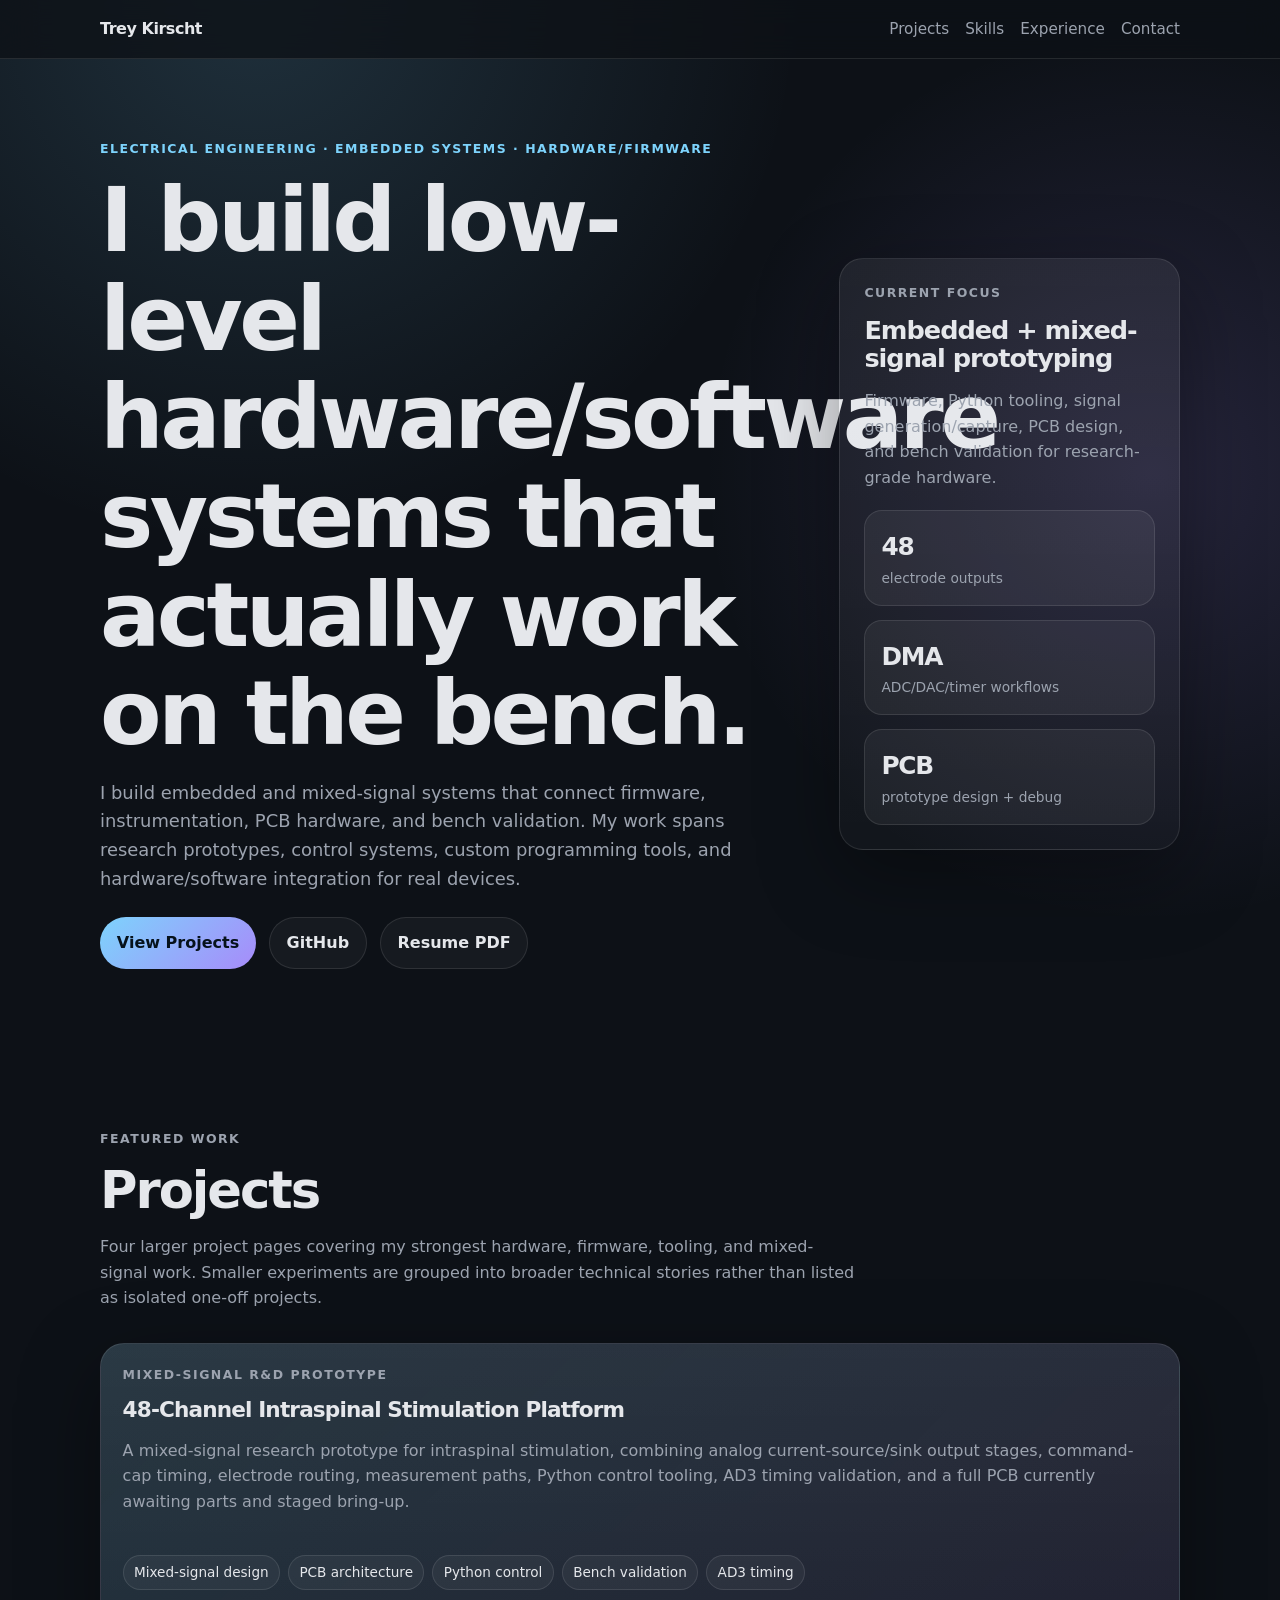
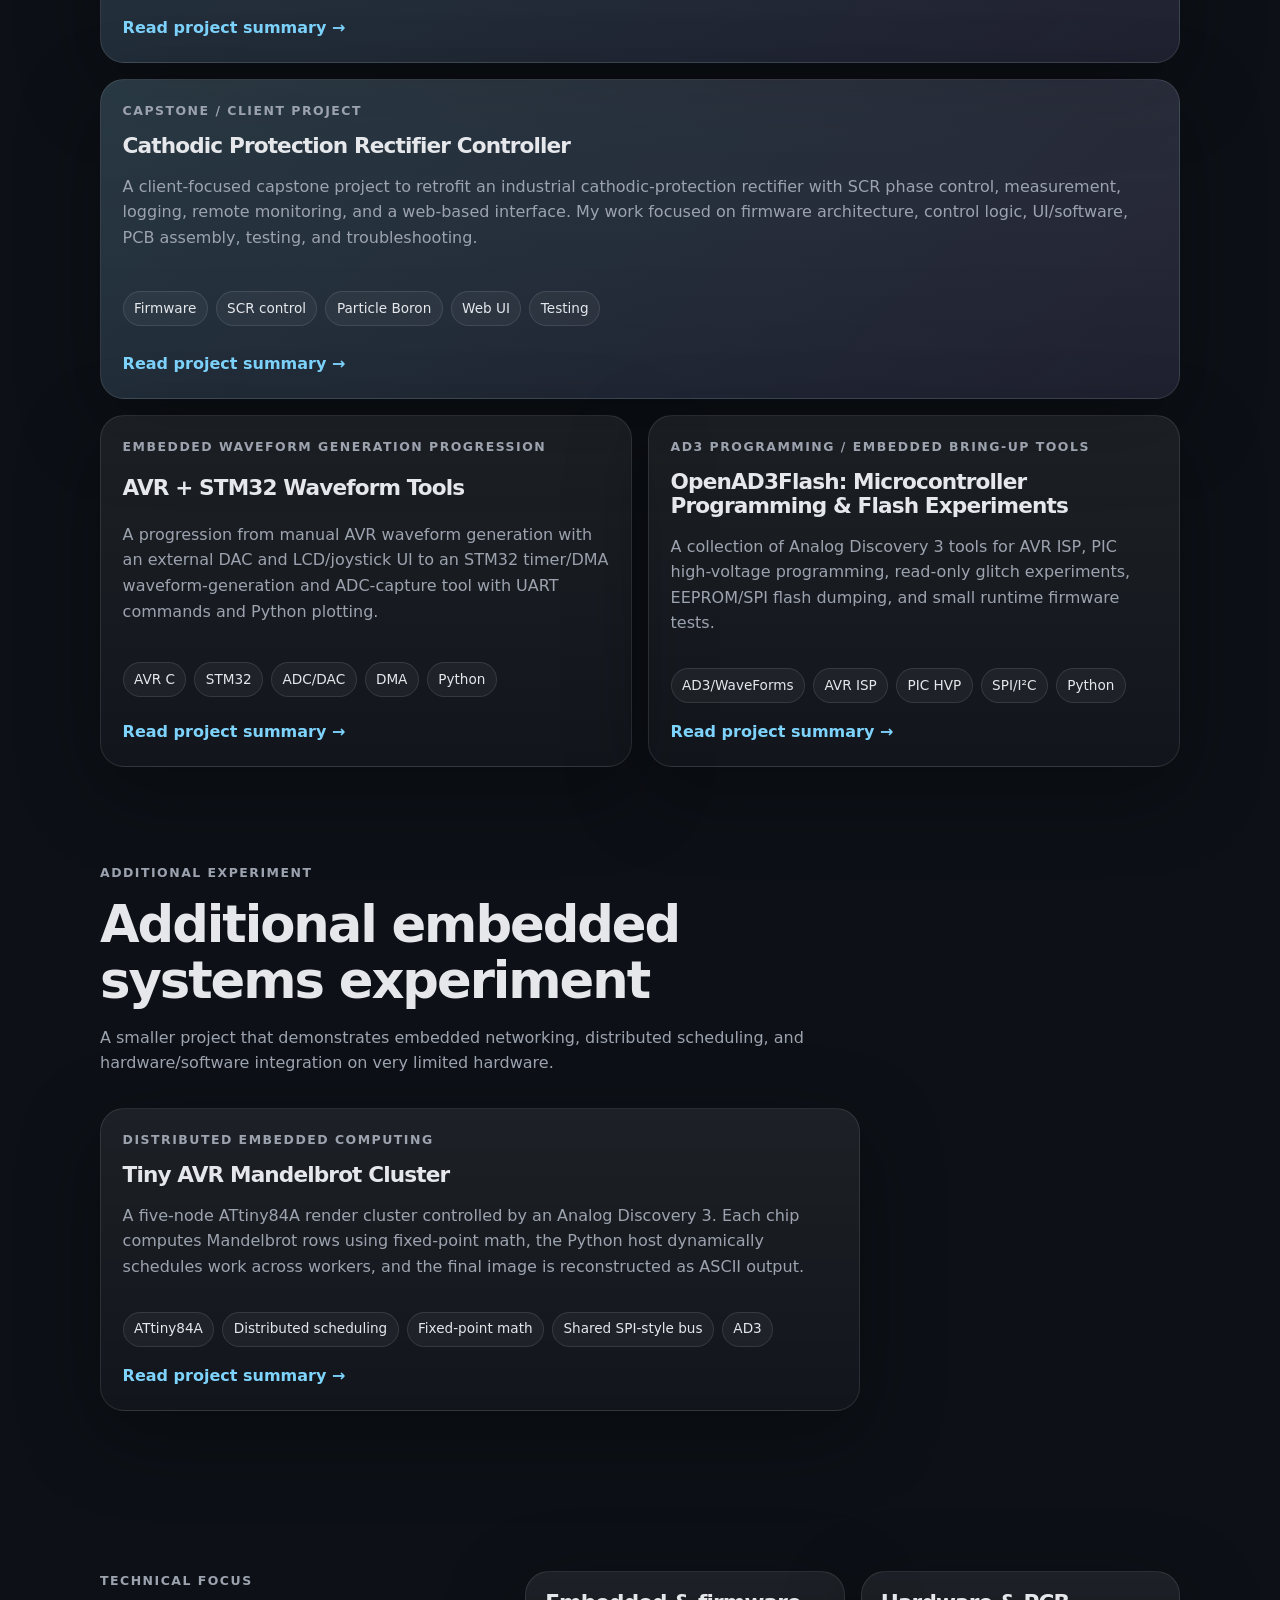
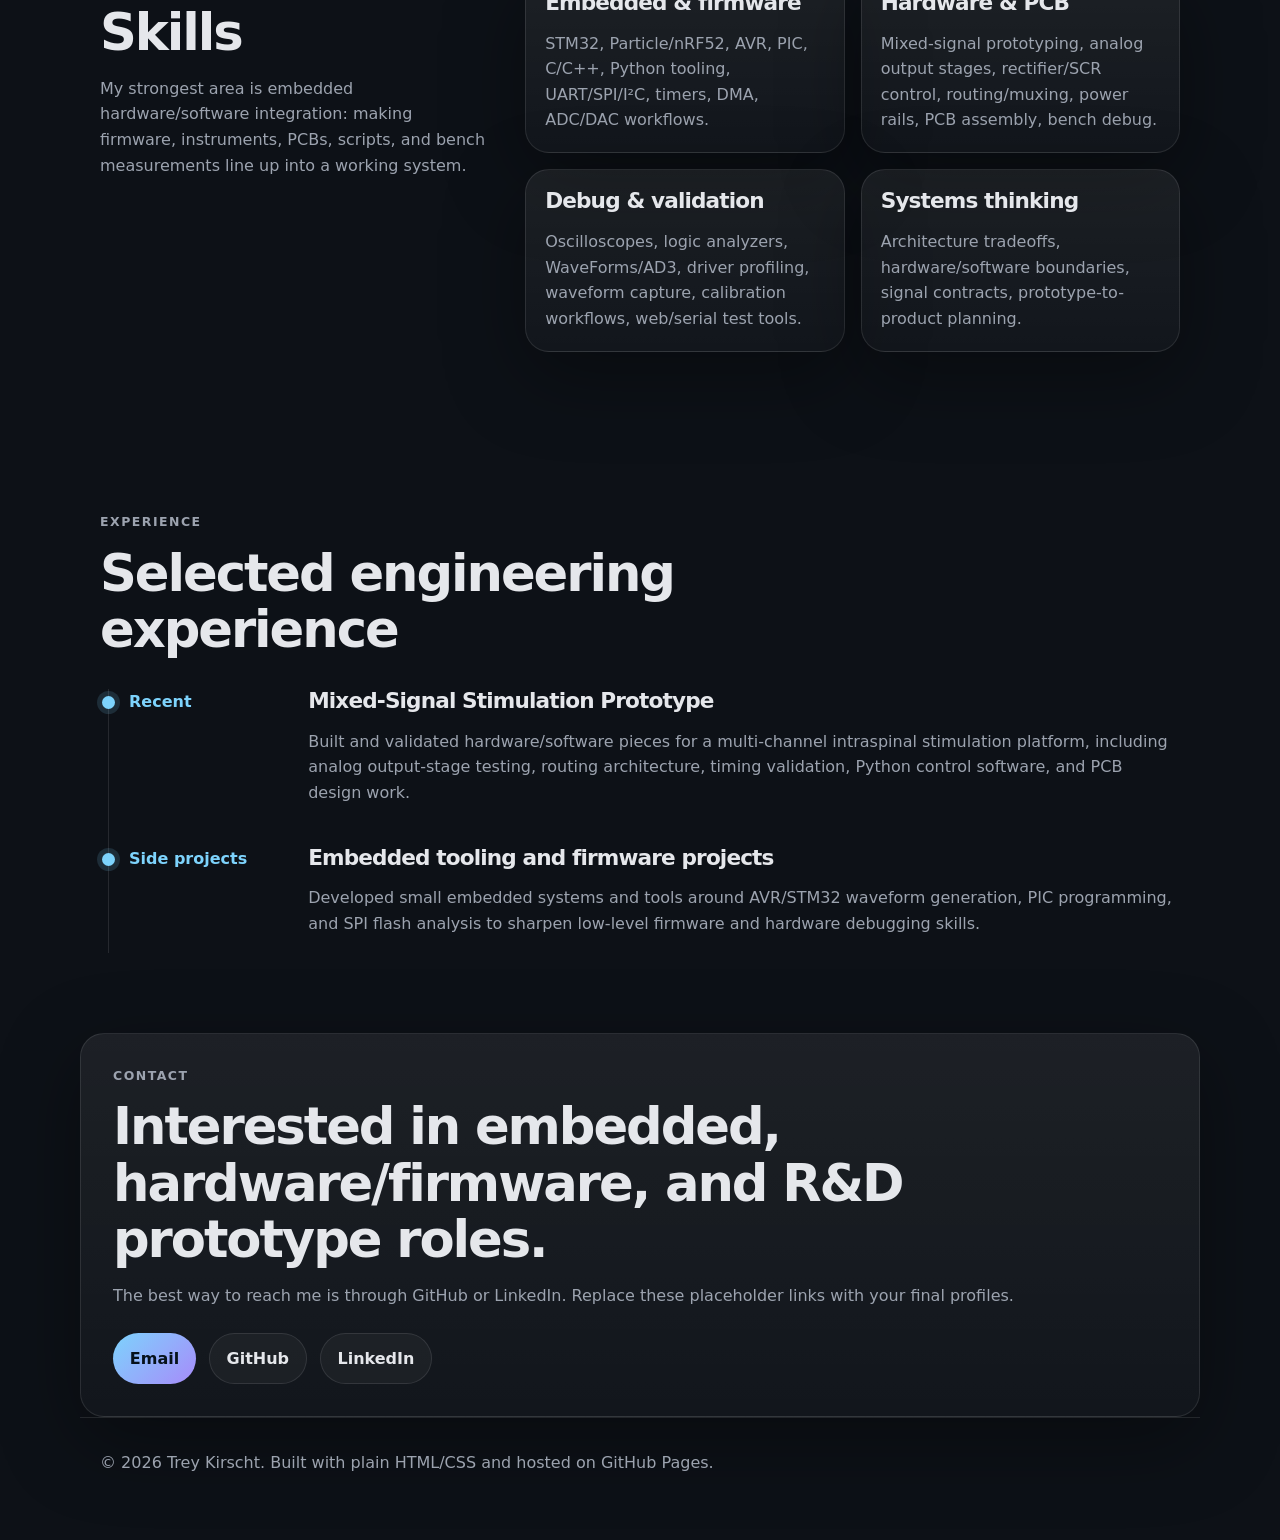
==== index.html @ 55c7774a "Initial Commit" ====
<!doctype html>
<html lang="en">
<head>
  <meta charset="utf-8">
  <meta name="viewport" content="width=device-width, initial-scale=1">
  <title>Trey Kirscht | Embedded Systems & Hardware/Firmware</title>
  <meta name="description" content="Portfolio for Trey Kirscht: embedded systems, hardware/firmware, PCB prototypes, mixed-signal validation, and low-level tools.">
  <link rel="stylesheet" href="styles.css">
</head>
<body>
  <header class="site-header">
    <nav class="nav">
      <a class="brand" href="#top">Trey Kirscht</a>
      <div class="nav-links">
        <a href="#projects">Projects</a>
        <a href="#skills">Skills</a>
        <a href="#experience">Experience</a>
        <a href="#contact">Contact</a>
      </div>
    </nav>
  </header>

  <main id="top">
    <section class="hero section">
      <div class="hero-copy">
        <p class="eyebrow">Electrical Engineering · Embedded Systems · Hardware/Firmware</p>
        <h1>I build low-level hardware/software systems that actually work on the bench.</h1>
        <p class="hero-text">
          I build embedded and mixed-signal systems that connect firmware, instrumentation, PCB hardware,
          and bench validation. My work spans research prototypes, control systems, custom programming
          tools, and hardware/software integration for real devices.
        </p>
        <div class="button-row">
          <a class="button primary" href="#projects">View Projects</a>
          <a class="button" href="https://github.com/trey109231">GitHub</a>
          <a class="button" href="resume.pdf">Resume PDF</a>
        </div>
      </div>
      <aside class="hero-card">
        <p class="card-label">Current focus</p>
        <h2>Embedded + mixed-signal prototyping</h2>
        <p>Firmware, Python tooling, signal generation/capture, PCB design, and bench validation for research-grade hardware.</p>
        <div class="stat-grid">
          <div><span class="stat">48</span><span class="stat-label">electrode outputs</span></div>
          <div><span class="stat">DMA</span><span class="stat-label">ADC/DAC/timer workflows</span></div>
          <div><span class="stat">PCB</span><span class="stat-label">prototype design + debug</span></div>
        </div>
      </aside>
    </section>

    <section id="projects" class="section">
      <div class="section-heading">
        <p class="eyebrow">Featured work</p>
        <h2>Projects</h2>
        <p>Four larger project pages covering my strongest hardware, firmware, tooling, and mixed-signal work. Smaller experiments are grouped into broader technical stories rather than listed as isolated one-off projects.</p>
      </div>
      <div class="project-grid">
        <article class="project-card featured">
          <div>
            <p class="project-type">Mixed-signal R&D prototype</p>
            <h3>48-Channel Intraspinal Stimulation Platform</h3>
            <p>
              A mixed-signal research prototype for intraspinal stimulation, combining analog
              current-source/sink output stages, command-cap timing, electrode routing, measurement
              paths, Python control tooling, AD3 timing validation, and a full PCB currently awaiting
              parts and staged bring-up.
            </p>
          </div>
          <ul class="tag-list">
            <li>Mixed-signal design</li>
            <li>PCB architecture</li>
            <li>Python control</li>
            <li>Bench validation</li>
            <li>AD3 timing</li>
          </ul>
          <a class="text-link" href="projects/stimulator-platform.html">Read project summary →</a>
        </article>

        <article class="project-card featured">
          <div>
            <p class="project-type">Capstone / client project</p>
            <h3>Cathodic Protection Rectifier Controller</h3>
            <p>
              A client-focused capstone project to retrofit an industrial cathodic-protection rectifier
              with SCR phase control, measurement, logging, remote monitoring, and a web-based interface.
              My work focused on firmware architecture, control logic, UI/software, PCB assembly, testing,
              and troubleshooting.
            </p>
          </div>
          <ul class="tag-list">
            <li>Firmware</li>
            <li>SCR control</li>
            <li>Particle Boron</li>
            <li>Web UI</li>
            <li>Testing</li>
          </ul>
          <a class="text-link" href="projects/cathodic-rectifier-controller.html">Read project summary →</a>
        </article>

        <article class="project-card">
          <p class="project-type">Embedded waveform generation progression</p>
          <h3>AVR + STM32 Waveform Tools</h3>
          <p>
            A progression from manual AVR waveform generation with an external DAC and LCD/joystick UI
            to an STM32 timer/DMA waveform-generation and ADC-capture tool with UART commands and
            Python plotting.
          </p>
          <ul class="tag-list">
            <li>AVR C</li>
            <li>STM32</li>
            <li>ADC/DAC</li>
            <li>DMA</li>
            <li>Python</li>
          </ul>
          <a class="text-link" href="projects/embedded-waveform-tools.html">Read project summary →</a>
        </article>

        <article class="project-card">
          <p class="project-type">AD3 programming / embedded bring-up tools</p>
          <h3>OpenAD3Flash: Microcontroller Programming & Flash Experiments</h3>
          <p>
            A collection of Analog Discovery 3 tools for AVR ISP, PIC high-voltage programming,
            read-only glitch experiments, EEPROM/SPI flash dumping, and small runtime firmware tests.
          </p>
          <ul class="tag-list">
            <li>AD3/WaveForms</li>
            <li>AVR ISP</li>
            <li>PIC HVP</li>
            <li>SPI/I²C</li>
            <li>Python</li>
          </ul>
          <a class="text-link" href="projects/openad3flash.html">Read project summary →</a>
        </article>
      </div>
    </section>

    <section class="section compact-section">
      <div class="section-heading">
        <p class="eyebrow">Additional experiment</p>
        <h2>Additional embedded systems experiment</h2>
        <p>
          A smaller project that demonstrates embedded networking, distributed scheduling, and hardware/software integration on very limited hardware.
        </p>
      </div>

      <article class="project-card">
        <p class="project-type">Distributed embedded computing</p>
        <h3>Tiny AVR Mandelbrot Cluster</h3>
        <p>
          A five-node ATtiny84A render cluster controlled by an Analog Discovery 3. Each chip computes
          Mandelbrot rows using fixed-point math, the Python host dynamically schedules work across
          workers, and the final image is reconstructed as ASCII output.
        </p>
        <ul class="tag-list">
          <li>ATtiny84A</li>
          <li>Distributed scheduling</li>
          <li>Fixed-point math</li>
          <li>Shared SPI-style bus</li>
          <li>AD3</li>
        </ul>
        <a class="text-link" href="projects/tiny-avr-mandelbrot-cluster.html">Read project summary →</a>
      </article>
    </section>

    <section id="skills" class="section split">
      <div>
        <p class="eyebrow">Technical focus</p>
        <h2>Skills</h2>
        <p>My strongest area is embedded hardware/software integration: making firmware, instruments, PCBs, scripts, and bench measurements line up into a working system.</p>
      </div>
      <div class="skill-columns">
        <div class="skill-box"><h3>Embedded & firmware</h3><p>STM32, Particle/nRF52, AVR, PIC, C/C++, Python tooling, UART/SPI/I²C, timers, DMA, ADC/DAC workflows.</p></div>
        <div class="skill-box"><h3>Hardware & PCB</h3><p>Mixed-signal prototyping, analog output stages, rectifier/SCR control, routing/muxing, power rails, PCB assembly, bench debug.</p></div>
        <div class="skill-box"><h3>Debug & validation</h3><p>Oscilloscopes, logic analyzers, WaveForms/AD3, driver profiling, waveform capture, calibration workflows, web/serial test tools.</p></div>
        <div class="skill-box"><h3>Systems thinking</h3><p>Architecture tradeoffs, hardware/software boundaries, signal contracts, prototype-to-product planning.</p></div>
      </div>
    </section>

    <section id="experience" class="section">
      <div class="section-heading"><p class="eyebrow">Experience</p><h2>Selected engineering experience</h2></div>
      <div class="timeline">
        <div class="timeline-item"><div class="timeline-date">Recent</div><div><h3>Mixed-Signal Stimulation Prototype</h3><p>Built and validated hardware/software pieces for a multi-channel intraspinal stimulation platform, including analog output-stage testing, routing architecture, timing validation, Python control software, and PCB design work.</p></div></div>
        <div class="timeline-item"><div class="timeline-date">Side projects</div><div><h3>Embedded tooling and firmware projects</h3><p>Developed small embedded systems and tools around AVR/STM32 waveform generation, PIC programming, and SPI flash analysis to sharpen low-level firmware and hardware debugging skills.</p></div></div>
      </div>
    </section>

    <section id="contact" class="section contact-card">
      <p class="eyebrow">Contact</p>
      <h2>Interested in embedded, hardware/firmware, and R&D prototype roles.</h2>
      <p>The best way to reach me is through GitHub or LinkedIn. Replace these placeholder links with your final profiles.</p>
      <div class="button-row"><a class="button primary" href="mailto:treyk@live.ca">Email</a><a class="button" href="https://github.com/trey109231">GitHub</a><a class="button" href="#">LinkedIn</a></div>
    </section>
  </main>

  <footer class="footer"><p>© <span id="year"></span> Trey Kirscht. Built with plain HTML/CSS and hosted on GitHub Pages.</p></footer>
  <script>document.getElementById("year").textContent = new Date().getFullYear();</script>
</body>
</html>
---- styles.css ----
:root{--bg:#0d1117;--panel:#111827;--text:#e5e7eb;--muted:#9ca3af;--line:rgba(255,255,255,.10);--accent:#7dd3fc;--accent2:#a78bfa;--shadow:0 24px 80px rgba(0,0,0,.35);--radius:24px;--max:1120px}*{box-sizing:border-box}html{scroll-behavior:smooth}body{margin:0;font-family:Inter,ui-sans-serif,system-ui,-apple-system,BlinkMacSystemFont,"Segoe UI",sans-serif;color:var(--text);background:radial-gradient(circle at 20% 0%,rgba(125,211,252,.16),transparent 34rem),radial-gradient(circle at 90% 10%,rgba(167,139,250,.16),transparent 28rem),var(--bg);line-height:1.6}a{color:inherit;text-decoration:none}p{margin-top:0}.site-header{position:sticky;top:0;z-index:10;backdrop-filter:blur(18px);background:rgba(13,17,23,.78);border-bottom:1px solid var(--line)}.nav{max-width:var(--max);margin:0 auto;padding:1rem 1.25rem;display:flex;align-items:center;justify-content:space-between;gap:1rem}.brand{font-weight:800;letter-spacing:-.03em}.nav-links{display:flex;gap:1rem;color:var(--muted);font-size:.95rem}.nav-links a:hover,.text-link:hover{color:var(--accent)}.section{max-width:var(--max);margin:0 auto;padding:5rem 1.25rem}.hero{min-height:76vh;display:grid;grid-template-columns:minmax(0,1.35fr) minmax(280px,.65fr);align-items:center;gap:2rem}.eyebrow,.project-type,.card-label{color:var(--accent);text-transform:uppercase;letter-spacing:.12em;font-size:.78rem;font-weight:800;margin-bottom:.8rem}h1,h2,h3{line-height:1.1;margin:0 0 1rem;letter-spacing:-.04em}h1{font-size:clamp(2.6rem,7vw,5.6rem);max-width:900px}h2{font-size:clamp(2rem,4vw,3.25rem)}h3{font-size:1.35rem}.hero-text{max-width:760px;color:var(--muted);font-size:1.12rem}.button-row{display:flex;flex-wrap:wrap;gap:.8rem;margin-top:1.5rem}.button{display:inline-flex;align-items:center;justify-content:center;min-height:44px;padding:.75rem 1.05rem;border:1px solid var(--line);border-radius:999px;background:rgba(255,255,255,.04);color:var(--text);font-weight:700;transition:transform .16s ease,border-color .16s ease,background .16s ease}.button:hover{transform:translateY(-2px);border-color:rgba(125,211,252,.55);background:rgba(125,211,252,.10)}.button.primary{color:#06121b;background:linear-gradient(135deg,var(--accent),var(--accent2));border:0}.hero-card,.project-card,.skill-box,.contact-card{border:1px solid var(--line);border-radius:var(--radius);background:linear-gradient(180deg,rgba(255,255,255,.065),rgba(255,255,255,.025));box-shadow:var(--shadow)}.hero-card{padding:1.5rem}.hero-card h2{font-size:1.6rem}.hero-card p{color:var(--muted)}.stat-grid{display:grid;gap:.85rem;margin-top:1.25rem}.stat-grid>div{padding:1rem;border-radius:18px;background:rgba(255,255,255,.055);border:1px solid var(--line)}.stat{display:block;color:var(--text);font-size:1.55rem;font-weight:900;letter-spacing:-.05em}.stat-label{display:block;color:var(--muted);font-size:.86rem}.section-heading{max-width:760px;margin-bottom:2rem}.section-heading p,.split>div:first-child p,.contact-card p{color:var(--muted)}.project-grid{display:grid;grid-template-columns:repeat(2,minmax(0,1fr));gap:1rem}.project-card{padding:1.35rem;min-height:280px;display:flex;flex-direction:column;justify-content:space-between}.project-card.featured{grid-column:span 2;min-height:320px;background:linear-gradient(135deg,rgba(125,211,252,.14),rgba(167,139,250,.09)),linear-gradient(180deg,rgba(255,255,255,.065),rgba(255,255,255,.025))}.project-card p{color:var(--muted)}.tag-list{list-style:none;padding:0;margin:1rem 0;display:flex;flex-wrap:wrap;gap:.5rem}.tag-list li{border:1px solid var(--line);color:var(--text);background:rgba(255,255,255,.045);border-radius:999px;padding:.35rem .65rem;font-size:.85rem}.text-link{color:var(--accent);font-weight:800}.split{display:grid;grid-template-columns:.75fr 1.25fr;gap:2rem;align-items:start}.skill-columns{display:grid;grid-template-columns:repeat(2,minmax(0,1fr));gap:1rem}.skill-box{padding:1.2rem}.skill-box p{color:var(--muted);margin:0}.timeline{border-left:1px solid var(--line);display:grid;gap:1.5rem;margin-left:.5rem}.timeline-item{display:grid;grid-template-columns:160px 1fr;gap:1.2rem;padding-left:1.25rem;position:relative}.timeline-item:before{content:"";position:absolute;left:-7px;top:.45rem;width:13px;height:13px;border-radius:50%;background:var(--accent);box-shadow:0 0 0 5px rgba(125,211,252,.14)}.timeline-date{color:var(--accent);font-weight:800}.timeline-item p{color:var(--muted)}.contact-card{padding:2rem}.footer{max-width:var(--max);margin:0 auto;padding:2rem 1.25rem 3rem;color:var(--muted);border-top:1px solid var(--line)}.project-page{max-width:920px}.project-meta{display:grid;grid-template-columns:repeat(3,minmax(0,1fr));gap:1rem;margin:2rem 0}.meta-box{border:1px solid var(--line);border-radius:18px;padding:1rem;background:rgba(255,255,255,.045)}.meta-box strong{display:block;margin-bottom:.25rem}.meta-box span,.content-block p,.content-block li{color:var(--muted)}.content-block{margin:2rem 0}@media(max-width:820px){.nav{align-items:flex-start;flex-direction:column}.nav-links{flex-wrap:wrap}.hero,.split,.project-grid,.skill-columns,.project-meta{grid-template-columns:1fr}.project-card.featured{grid-column:auto}.timeline-item{grid-template-columns:1fr}.section{padding:3.75rem 1rem}}


.compact-section {
  padding-top: 1rem;
}

.compact-section .project-card {
  max-width: 760px;
}


.ascii-art {
  overflow-x: auto;
  padding: 1rem;
  border-radius: 18px;
  border: 1px solid var(--line);
  background: rgba(0, 0, 0, 0.28);
  color: var(--text);
  font-size: 0.78rem;
  line-height: 1.15;
}

.project-figure {
  margin: 2rem 0 3rem;
  border: 1px solid var(--line);
  border-radius: var(--radius);
  background: linear-gradient(180deg, rgba(255,255,255,0.065), rgba(255,255,255,0.025));
  box-shadow: var(--shadow);
  overflow: hidden;
}

.project-figure img {
  display: block;
  width: 100%;
  height: auto;
}

.project-figure figcaption {
  padding: 1rem 1.2rem 1.2rem;
  color: var(--muted);
  font-size: 0.95rem;
}

.project-figure figcaption strong {
  color: var(--text);
}

.project-figure.wide {
  max-width: 100%;
}


.button-row.compact {
  margin-top: 1rem;
}

.project-status-note {
  margin-top: 1rem;
  padding: 1rem;
  border: 1px solid var(--line);
  border-radius: 18px;
  background: rgba(125, 211, 252, 0.07);
  color: var(--muted);
}

.project-status-note strong {
  color: var(--text);
}
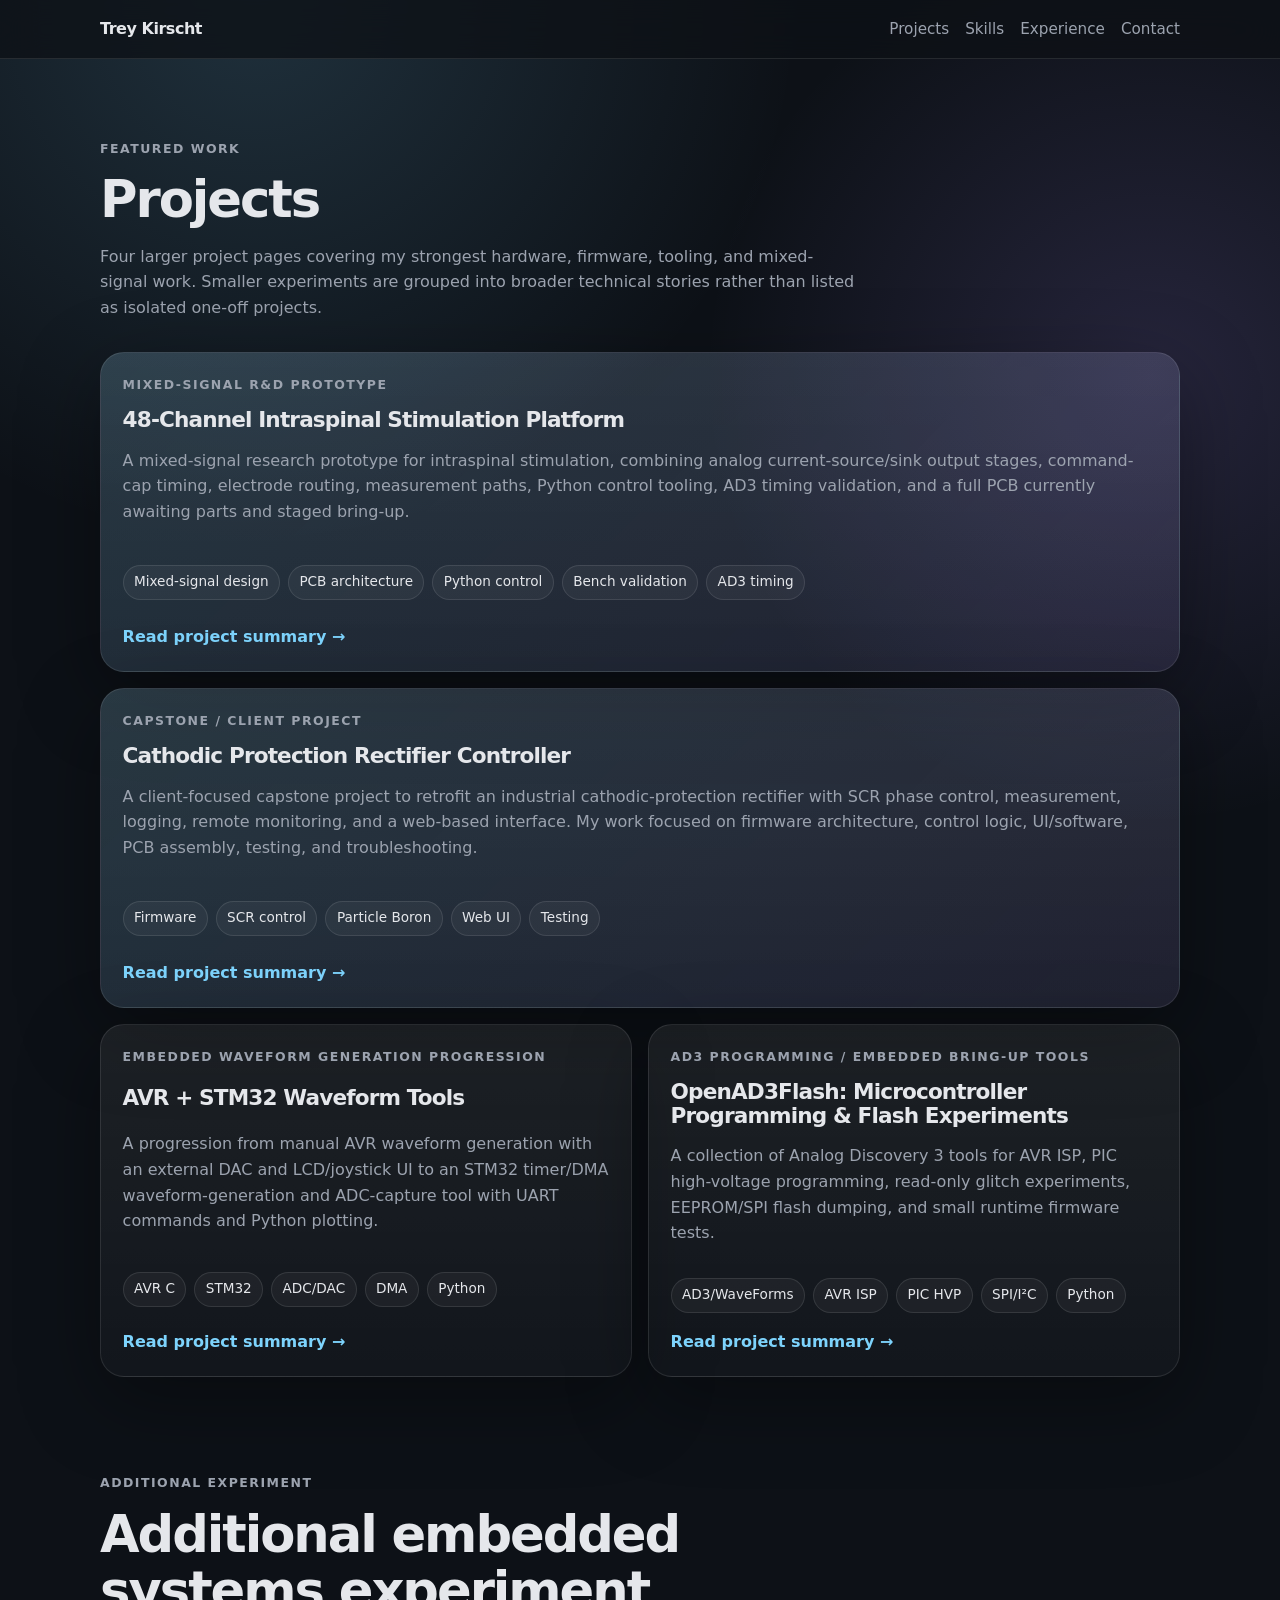
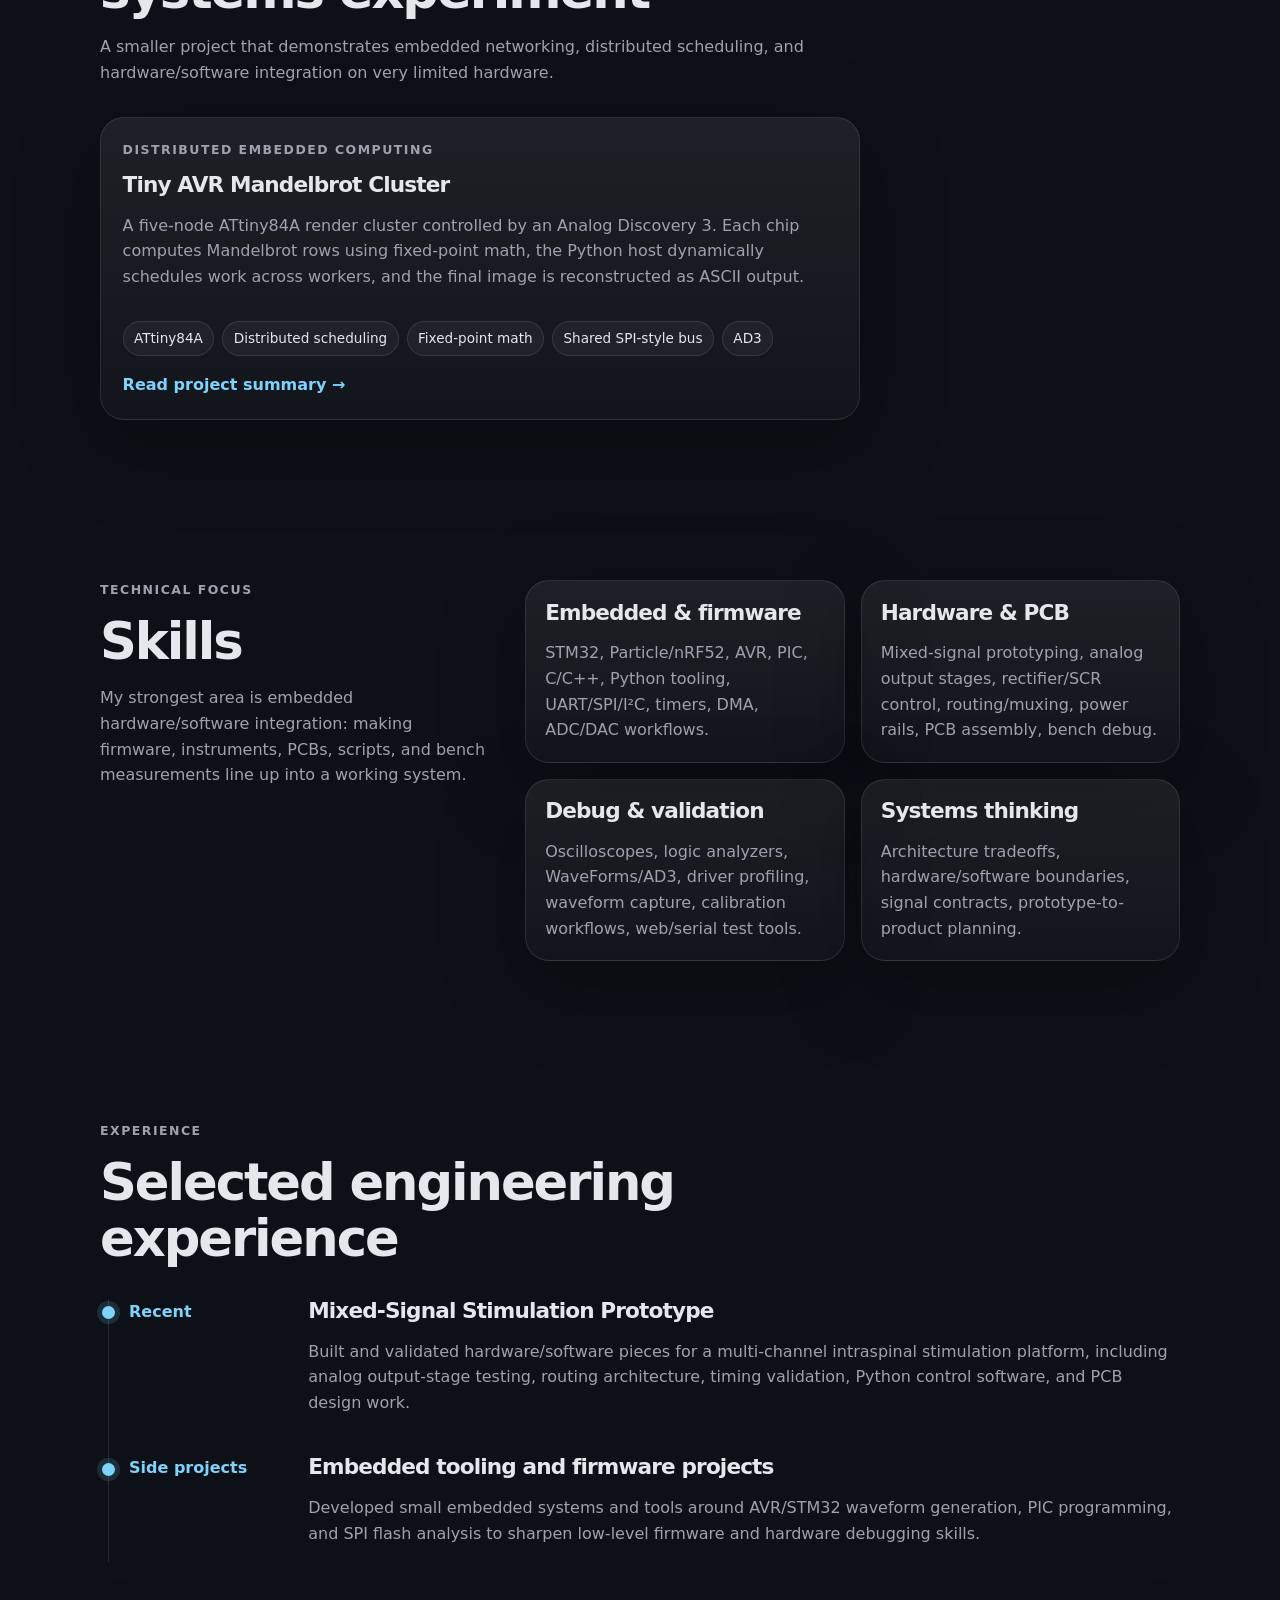
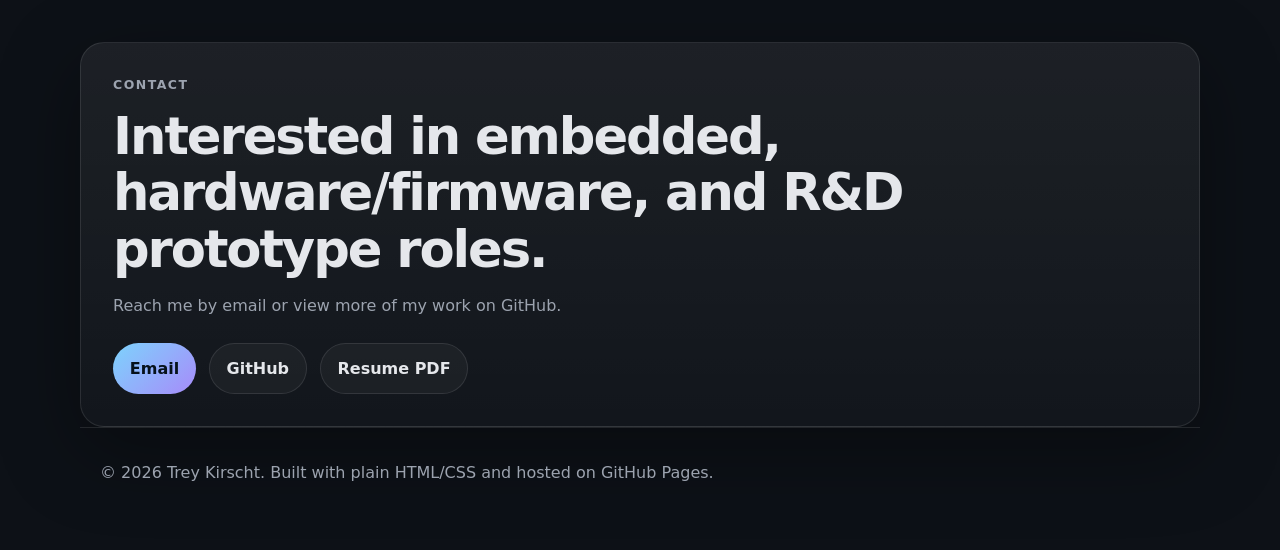
==== commit 8daf580d: "Cleanup Pass" ====
--- a/index.html
+++ b/index.html
@@ -21,34 +21,7 @@
   </header>
 
   <main id="top">
-    <section class="hero section">
-      <div class="hero-copy">
-        <p class="eyebrow">Electrical Engineering · Embedded Systems · Hardware/Firmware</p>
-        <h1>I build low-level hardware/software systems that actually work on the bench.</h1>
-        <p class="hero-text">
-          I build embedded and mixed-signal systems that connect firmware, instrumentation, PCB hardware,
-          and bench validation. My work spans research prototypes, control systems, custom programming
-          tools, and hardware/software integration for real devices.
-        </p>
-        <div class="button-row">
-          <a class="button primary" href="#projects">View Projects</a>
-          <a class="button" href="https://github.com/trey109231">GitHub</a>
-          <a class="button" href="resume.pdf">Resume PDF</a>
-        </div>
-      </div>
-      <aside class="hero-card">
-        <p class="card-label">Current focus</p>
-        <h2>Embedded + mixed-signal prototyping</h2>
-        <p>Firmware, Python tooling, signal generation/capture, PCB design, and bench validation for research-grade hardware.</p>
-        <div class="stat-grid">
-          <div><span class="stat">48</span><span class="stat-label">electrode outputs</span></div>
-          <div><span class="stat">DMA</span><span class="stat-label">ADC/DAC/timer workflows</span></div>
-          <div><span class="stat">PCB</span><span class="stat-label">prototype design + debug</span></div>
-        </div>
-      </aside>
-    </section>
-
-    <section id="projects" class="section">
+<section id="projects" class="section">
       <div class="section-heading">
         <p class="eyebrow">Featured work</p>
         <h2>Projects</h2>
@@ -187,8 +160,14 @@
     <section id="contact" class="section contact-card">
       <p class="eyebrow">Contact</p>
       <h2>Interested in embedded, hardware/firmware, and R&D prototype roles.</h2>
-      <p>The best way to reach me is through GitHub or LinkedIn. Replace these placeholder links with your final profiles.</p>
-      <div class="button-row"><a class="button primary" href="mailto:treyk@live.ca">Email</a><a class="button" href="https://github.com/trey109231">GitHub</a><a class="button" href="#">LinkedIn</a></div>
+      <p>
+        Reach me by email or view more of my work on GitHub.
+      </p>
+      <div class="button-row">
+        <a class="button primary" href="mailto:treyk@live.ca">Email</a>
+        <a class="button" href="https://github.com/trey109231">GitHub</a>
+        <a class="button" href="resume.pdf">Resume PDF</a>
+      </div>
     </section>
   </main>
 
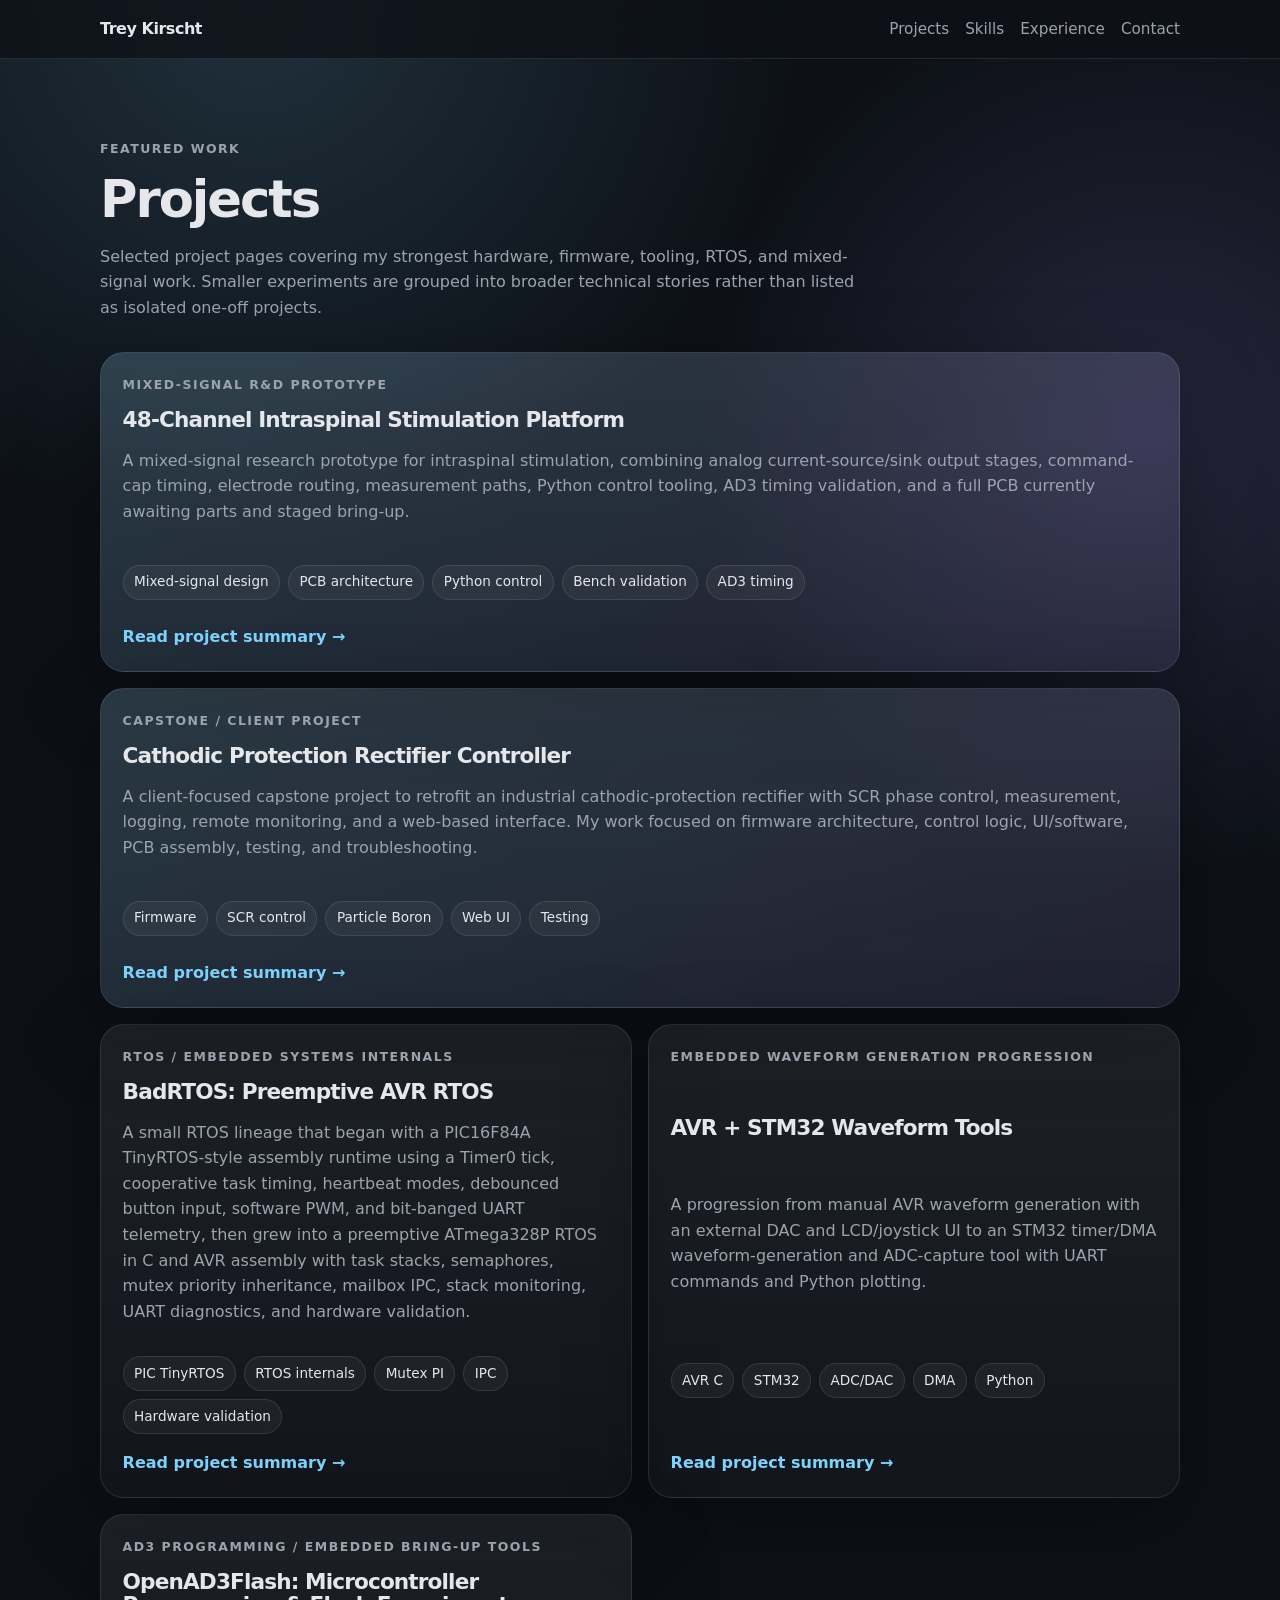
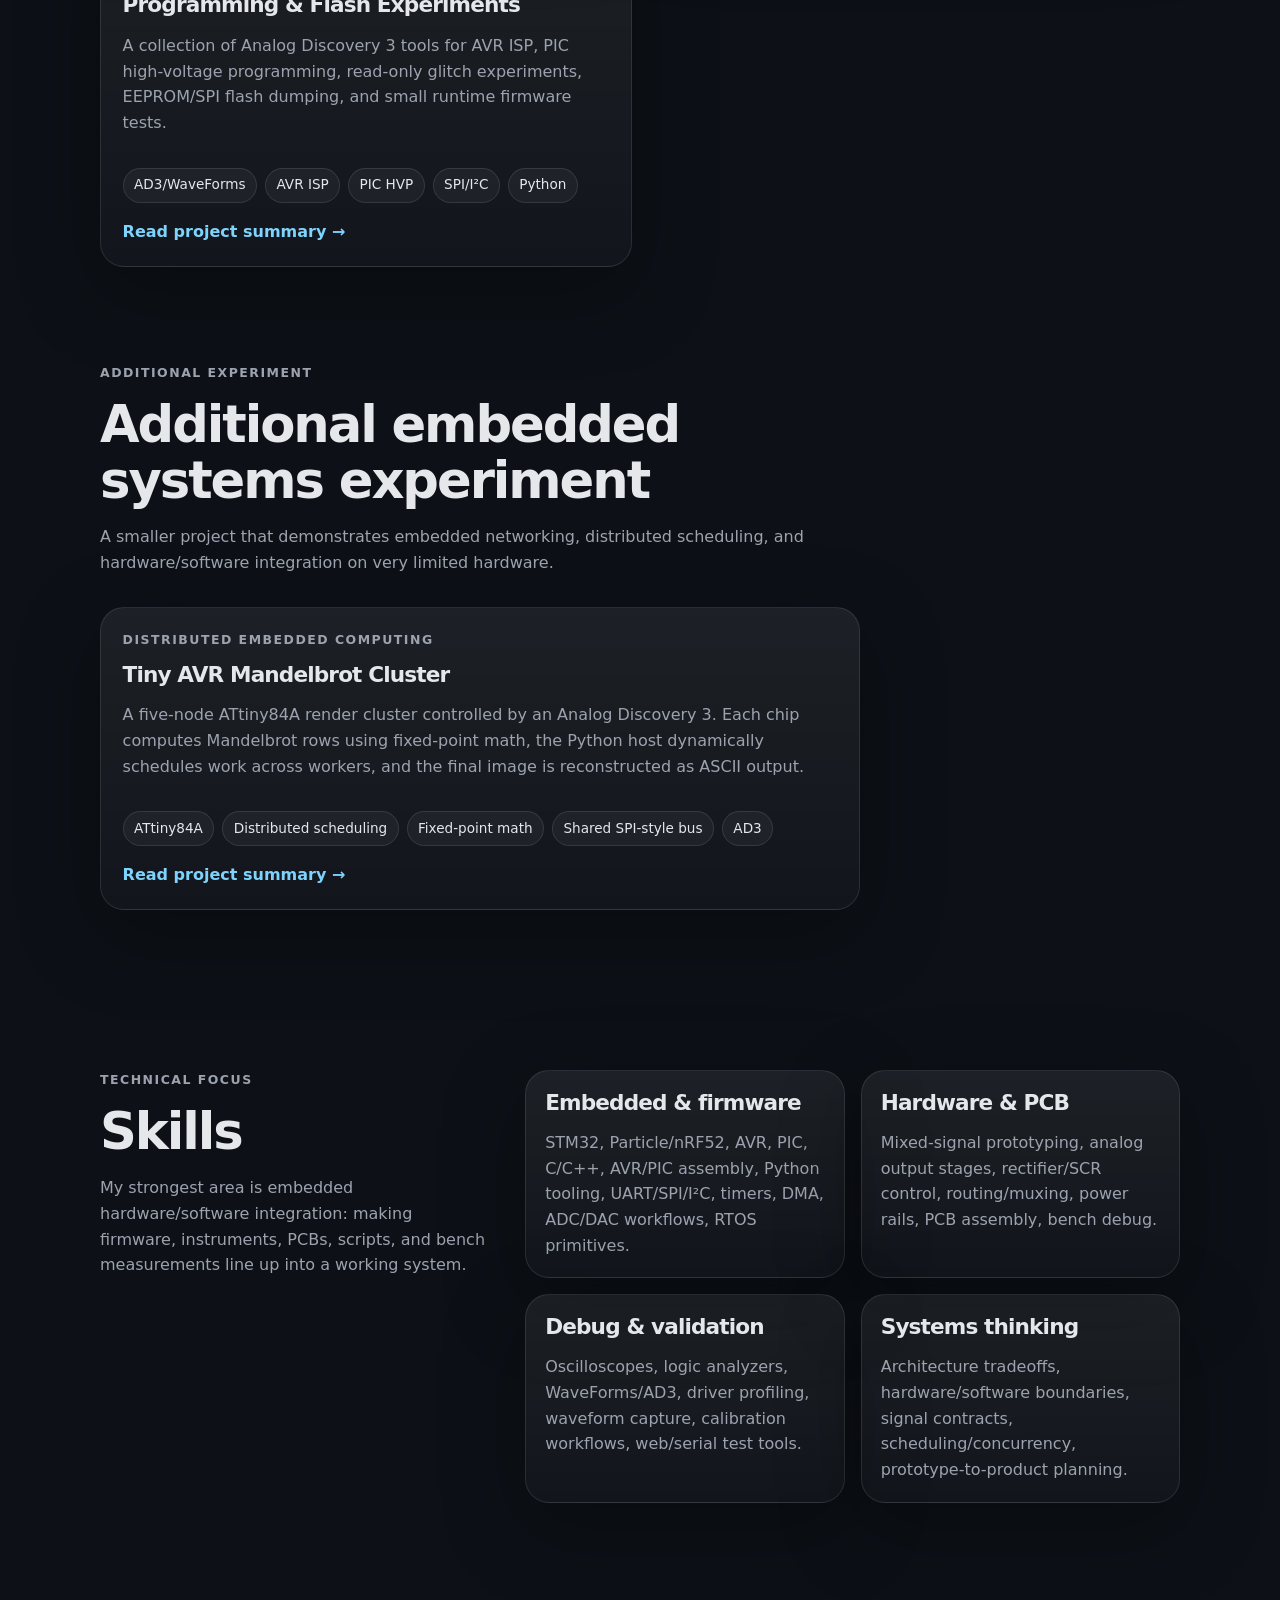
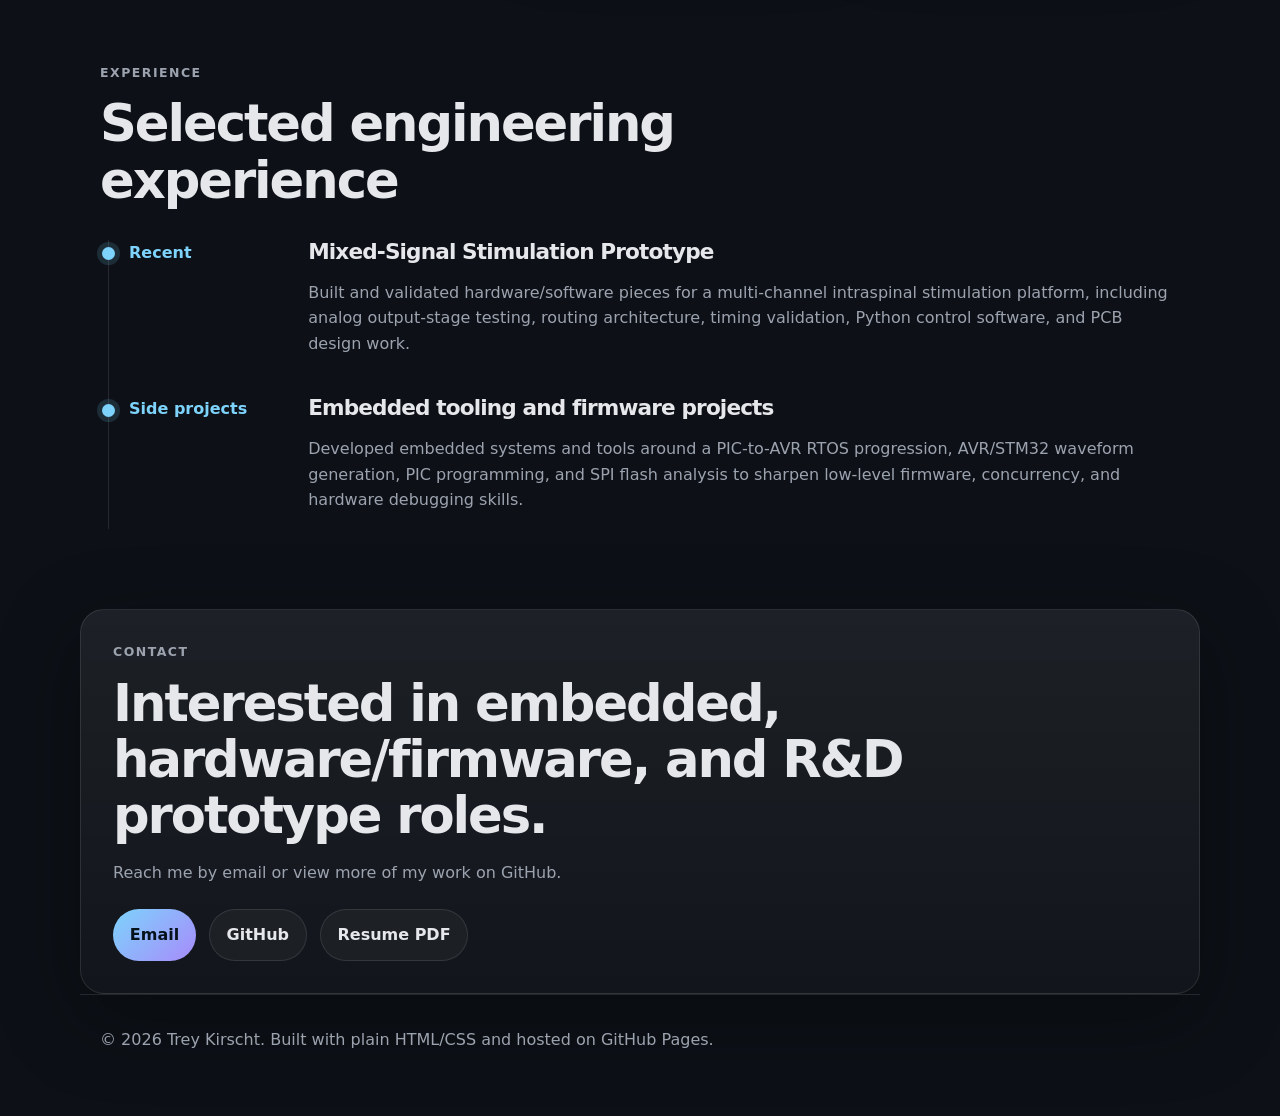
==== commit 80460c21: "added badRTOS" ====
--- a/index.html
+++ b/index.html
@@ -25,7 +25,7 @@
       <div class="section-heading">
         <p class="eyebrow">Featured work</p>
         <h2>Projects</h2>
-        <p>Four larger project pages covering my strongest hardware, firmware, tooling, and mixed-signal work. Smaller experiments are grouped into broader technical stories rather than listed as isolated one-off projects.</p>
+        <p>Selected project pages covering my strongest hardware, firmware, tooling, RTOS, and mixed-signal work. Smaller experiments are grouped into broader technical stories rather than listed as isolated one-off projects.</p>
       </div>
       <div class="project-grid">
         <article class="project-card featured">
@@ -68,6 +68,26 @@
             <li>Testing</li>
           </ul>
           <a class="text-link" href="projects/cathodic-rectifier-controller.html">Read project summary →</a>
+        </article>
+
+        <article class="project-card">
+          <p class="project-type">RTOS / embedded systems internals</p>
+          <h3>BadRTOS: Preemptive AVR RTOS</h3>
+          <p>
+            A small RTOS lineage that began with a PIC16F84A TinyRTOS-style assembly runtime using
+            a Timer0 tick, cooperative task timing, heartbeat modes, debounced button input, software PWM,
+            and bit-banged UART telemetry, then grew into a preemptive ATmega328P RTOS in C and AVR assembly
+            with task stacks, semaphores, mutex priority inheritance, mailbox IPC, stack monitoring, UART diagnostics,
+            and hardware validation.
+          </p>
+          <ul class="tag-list">
+            <li>PIC TinyRTOS</li>
+            <li>RTOS internals</li>
+            <li>Mutex PI</li>
+            <li>IPC</li>
+            <li>Hardware validation</li>
+          </ul>
+          <a class="text-link" href="projects/badrtos.html">Read project summary →</a>
         </article>
 
         <article class="project-card">
@@ -142,10 +162,10 @@
         <p>My strongest area is embedded hardware/software integration: making firmware, instruments, PCBs, scripts, and bench measurements line up into a working system.</p>
       </div>
       <div class="skill-columns">
-        <div class="skill-box"><h3>Embedded & firmware</h3><p>STM32, Particle/nRF52, AVR, PIC, C/C++, Python tooling, UART/SPI/I²C, timers, DMA, ADC/DAC workflows.</p></div>
+        <div class="skill-box"><h3>Embedded & firmware</h3><p>STM32, Particle/nRF52, AVR, PIC, C/C++, AVR/PIC assembly, Python tooling, UART/SPI/I²C, timers, DMA, ADC/DAC workflows, RTOS primitives.</p></div>
         <div class="skill-box"><h3>Hardware & PCB</h3><p>Mixed-signal prototyping, analog output stages, rectifier/SCR control, routing/muxing, power rails, PCB assembly, bench debug.</p></div>
         <div class="skill-box"><h3>Debug & validation</h3><p>Oscilloscopes, logic analyzers, WaveForms/AD3, driver profiling, waveform capture, calibration workflows, web/serial test tools.</p></div>
-        <div class="skill-box"><h3>Systems thinking</h3><p>Architecture tradeoffs, hardware/software boundaries, signal contracts, prototype-to-product planning.</p></div>
+        <div class="skill-box"><h3>Systems thinking</h3><p>Architecture tradeoffs, hardware/software boundaries, signal contracts, scheduling/concurrency, prototype-to-product planning.</p></div>
       </div>
     </section>
 
@@ -153,7 +173,7 @@
       <div class="section-heading"><p class="eyebrow">Experience</p><h2>Selected engineering experience</h2></div>
       <div class="timeline">
         <div class="timeline-item"><div class="timeline-date">Recent</div><div><h3>Mixed-Signal Stimulation Prototype</h3><p>Built and validated hardware/software pieces for a multi-channel intraspinal stimulation platform, including analog output-stage testing, routing architecture, timing validation, Python control software, and PCB design work.</p></div></div>
-        <div class="timeline-item"><div class="timeline-date">Side projects</div><div><h3>Embedded tooling and firmware projects</h3><p>Developed small embedded systems and tools around AVR/STM32 waveform generation, PIC programming, and SPI flash analysis to sharpen low-level firmware and hardware debugging skills.</p></div></div>
+        <div class="timeline-item"><div class="timeline-date">Side projects</div><div><h3>Embedded tooling and firmware projects</h3><p>Developed embedded systems and tools around a PIC-to-AVR RTOS progression, AVR/STM32 waveform generation, PIC programming, and SPI flash analysis to sharpen low-level firmware, concurrency, and hardware debugging skills.</p></div></div>
       </div>
     </section>
 
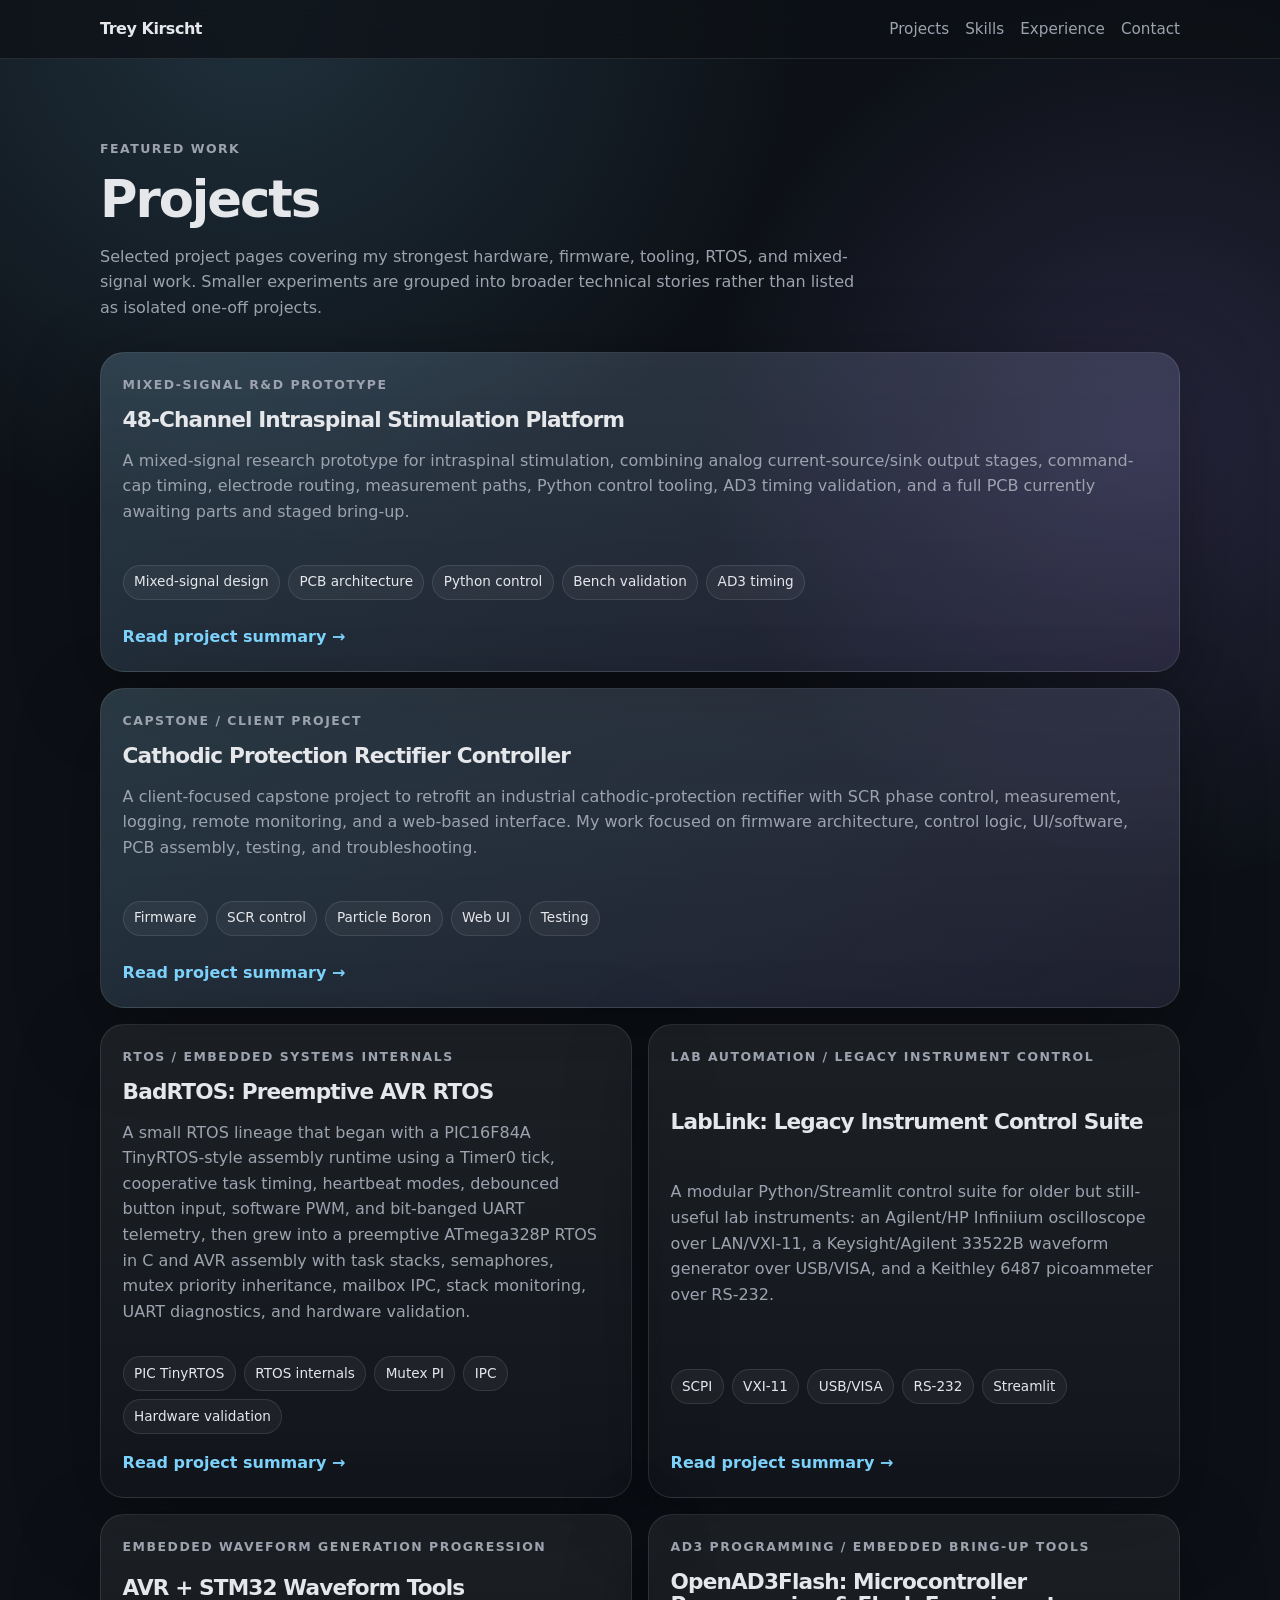
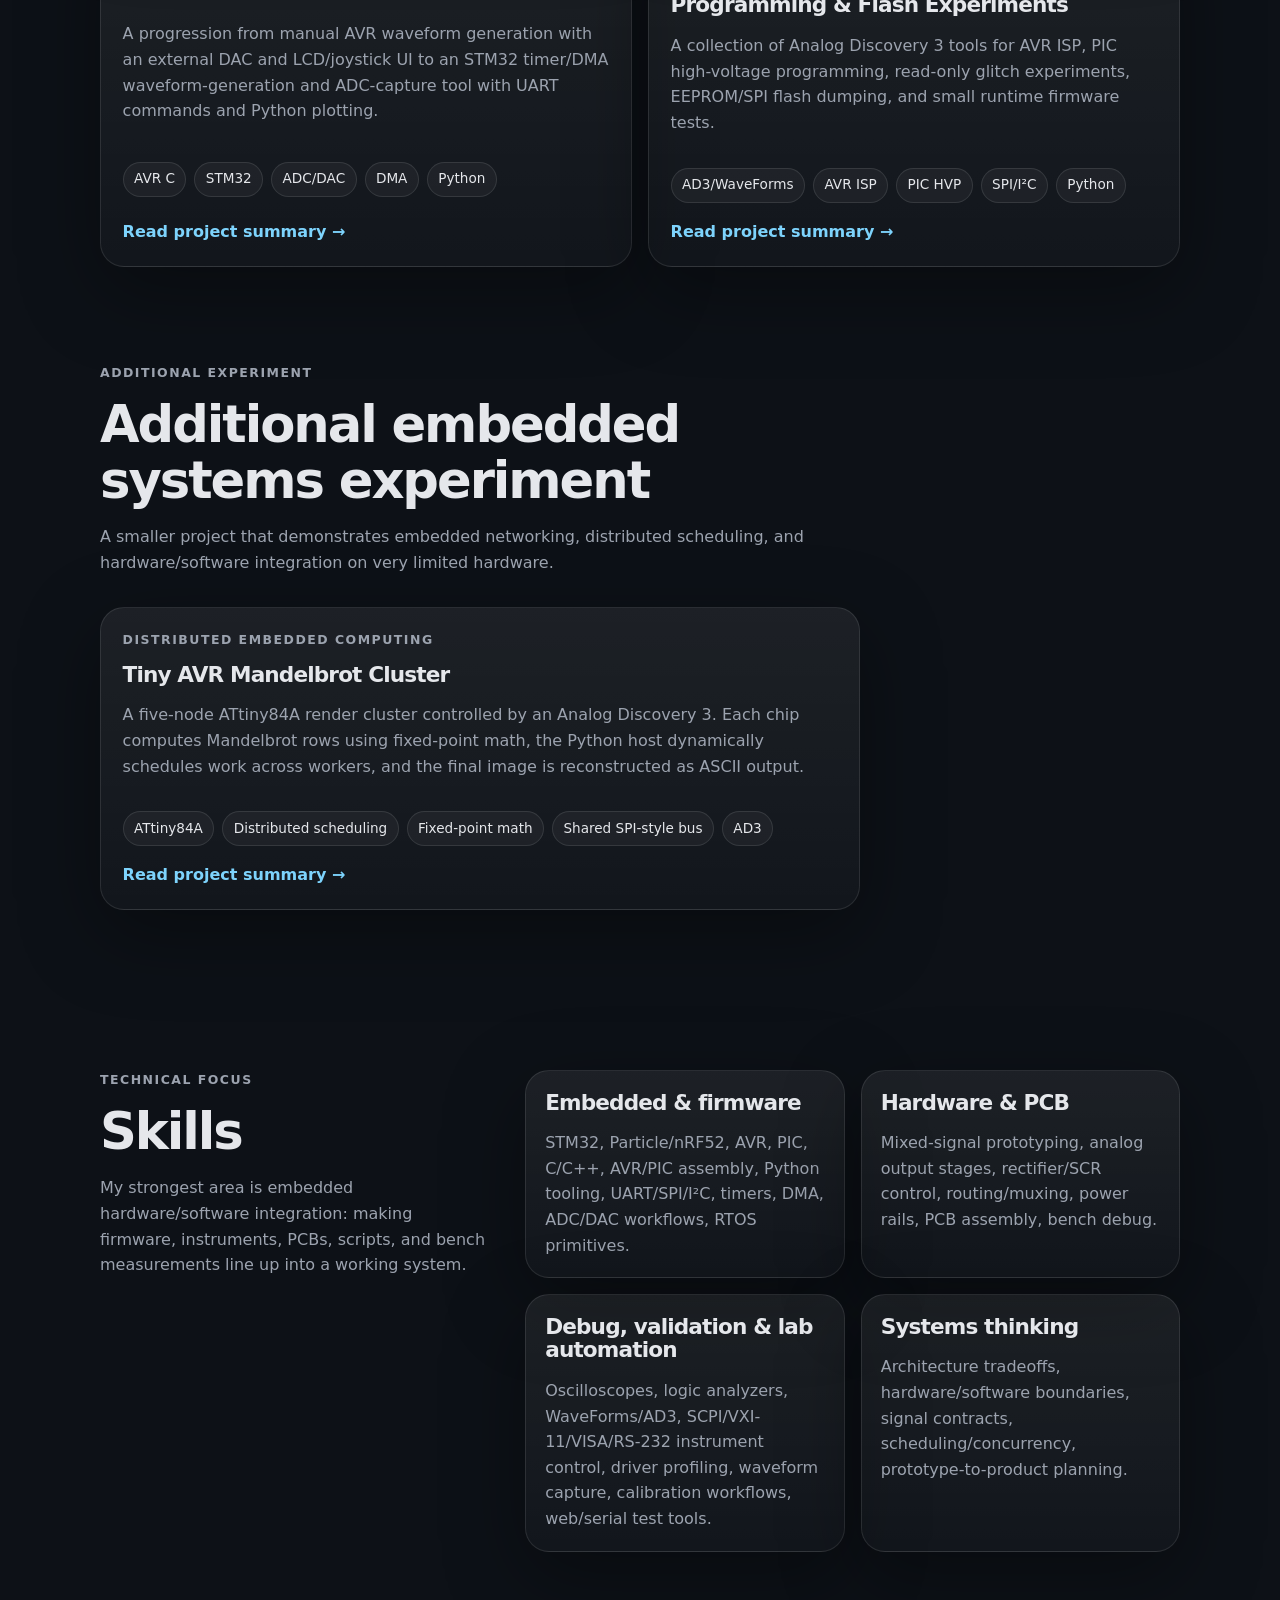
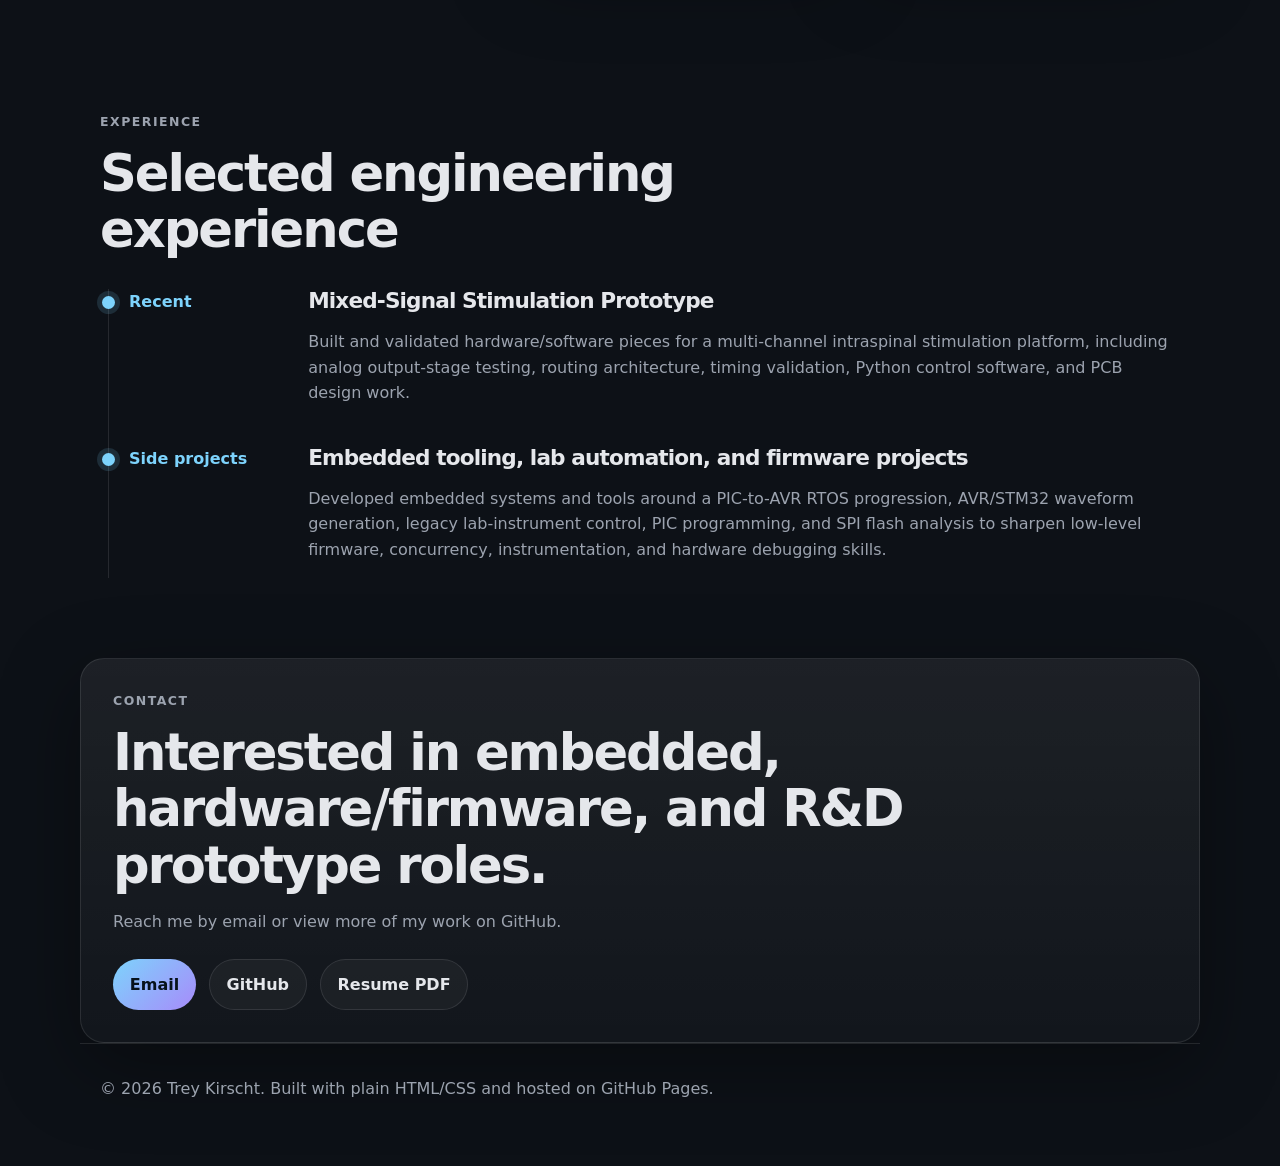
==== commit 41869ac1: "added lablink" ====
--- a/index.html
+++ b/index.html
@@ -91,6 +91,24 @@
         </article>
 
         <article class="project-card">
+          <p class="project-type">Lab automation / legacy instrument control</p>
+          <h3>LabLink: Legacy Instrument Control Suite</h3>
+          <p>
+            A modular Python/Streamlit control suite for older but still-useful lab instruments:
+            an Agilent/HP Infiniium oscilloscope over LAN/VXI-11, a Keysight/Agilent 33522B waveform
+            generator over USB/VISA, and a Keithley 6487 picoammeter over RS-232.
+          </p>
+          <ul class="tag-list">
+            <li>SCPI</li>
+            <li>VXI-11</li>
+            <li>USB/VISA</li>
+            <li>RS-232</li>
+            <li>Streamlit</li>
+          </ul>
+          <a class="text-link" href="projects/lablink-legacy-suite.html">Read project summary →</a>
+        </article>
+
+        <article class="project-card">
           <p class="project-type">Embedded waveform generation progression</p>
           <h3>AVR + STM32 Waveform Tools</h3>
           <p>
@@ -164,7 +182,7 @@
       <div class="skill-columns">
         <div class="skill-box"><h3>Embedded & firmware</h3><p>STM32, Particle/nRF52, AVR, PIC, C/C++, AVR/PIC assembly, Python tooling, UART/SPI/I²C, timers, DMA, ADC/DAC workflows, RTOS primitives.</p></div>
         <div class="skill-box"><h3>Hardware & PCB</h3><p>Mixed-signal prototyping, analog output stages, rectifier/SCR control, routing/muxing, power rails, PCB assembly, bench debug.</p></div>
-        <div class="skill-box"><h3>Debug & validation</h3><p>Oscilloscopes, logic analyzers, WaveForms/AD3, driver profiling, waveform capture, calibration workflows, web/serial test tools.</p></div>
+        <div class="skill-box"><h3>Debug, validation & lab automation</h3><p>Oscilloscopes, logic analyzers, WaveForms/AD3, SCPI/VXI-11/VISA/RS-232 instrument control, driver profiling, waveform capture, calibration workflows, web/serial test tools.</p></div>
         <div class="skill-box"><h3>Systems thinking</h3><p>Architecture tradeoffs, hardware/software boundaries, signal contracts, scheduling/concurrency, prototype-to-product planning.</p></div>
       </div>
     </section>
@@ -173,7 +191,7 @@
       <div class="section-heading"><p class="eyebrow">Experience</p><h2>Selected engineering experience</h2></div>
       <div class="timeline">
         <div class="timeline-item"><div class="timeline-date">Recent</div><div><h3>Mixed-Signal Stimulation Prototype</h3><p>Built and validated hardware/software pieces for a multi-channel intraspinal stimulation platform, including analog output-stage testing, routing architecture, timing validation, Python control software, and PCB design work.</p></div></div>
-        <div class="timeline-item"><div class="timeline-date">Side projects</div><div><h3>Embedded tooling and firmware projects</h3><p>Developed embedded systems and tools around a PIC-to-AVR RTOS progression, AVR/STM32 waveform generation, PIC programming, and SPI flash analysis to sharpen low-level firmware, concurrency, and hardware debugging skills.</p></div></div>
+        <div class="timeline-item"><div class="timeline-date">Side projects</div><div><h3>Embedded tooling, lab automation, and firmware projects</h3><p>Developed embedded systems and tools around a PIC-to-AVR RTOS progression, AVR/STM32 waveform generation, legacy lab-instrument control, PIC programming, and SPI flash analysis to sharpen low-level firmware, concurrency, instrumentation, and hardware debugging skills.</p></div></div>
       </div>
     </section>
 
--- a/styles.css
+++ b/styles.css
@@ -67,3 +67,60 @@
 .project-status-note strong {
   color: var(--text);
 }
+
+.figure-grid {
+  display: grid;
+  gap: 1rem;
+  margin: 2rem 0 3rem;
+}
+
+.figure-grid.two-up {
+  grid-template-columns: repeat(2, minmax(0, 1fr));
+}
+
+.figure-grid .project-figure {
+  margin: 0;
+}
+
+.validation-table {
+  width: 100%;
+  border-collapse: collapse;
+  margin: 1.5rem 0 2rem;
+  border: 1px solid var(--line);
+  border-radius: 18px;
+  overflow: hidden;
+  background: rgba(255,255,255,.035);
+}
+
+.validation-table th,
+.validation-table td {
+  padding: .9rem 1rem;
+  border-bottom: 1px solid var(--line);
+  text-align: left;
+  vertical-align: top;
+}
+
+.validation-table th {
+  color: var(--text);
+  background: rgba(125, 211, 252, .08);
+}
+
+.validation-table td {
+  color: var(--muted);
+}
+
+.validation-table tr:last-child td {
+  border-bottom: 0;
+}
+
+code {
+  color: var(--accent);
+  background: rgba(255,255,255,.06);
+  border: 1px solid var(--line);
+  padding: .1rem .35rem;
+  border-radius: .4rem;
+}
+
+@media(max-width:820px){
+  .figure-grid.two-up{grid-template-columns:1fr}
+}
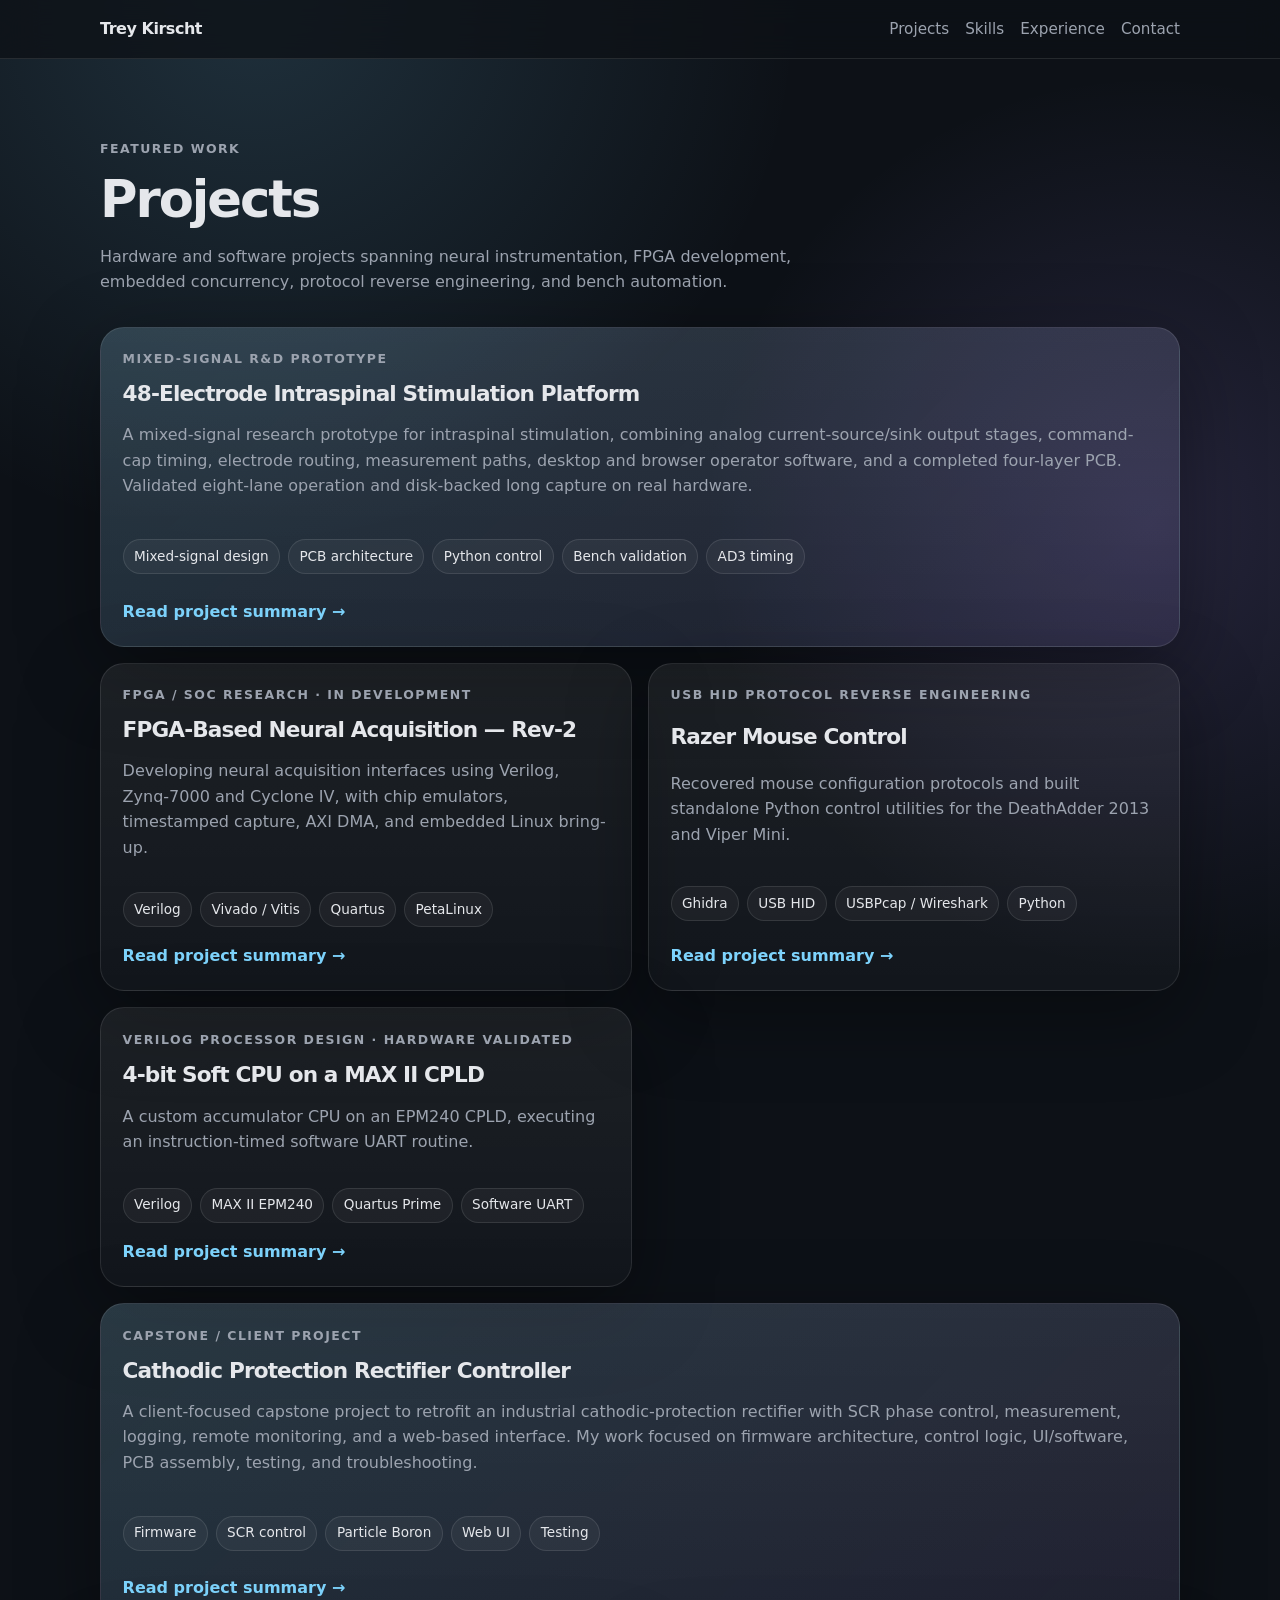
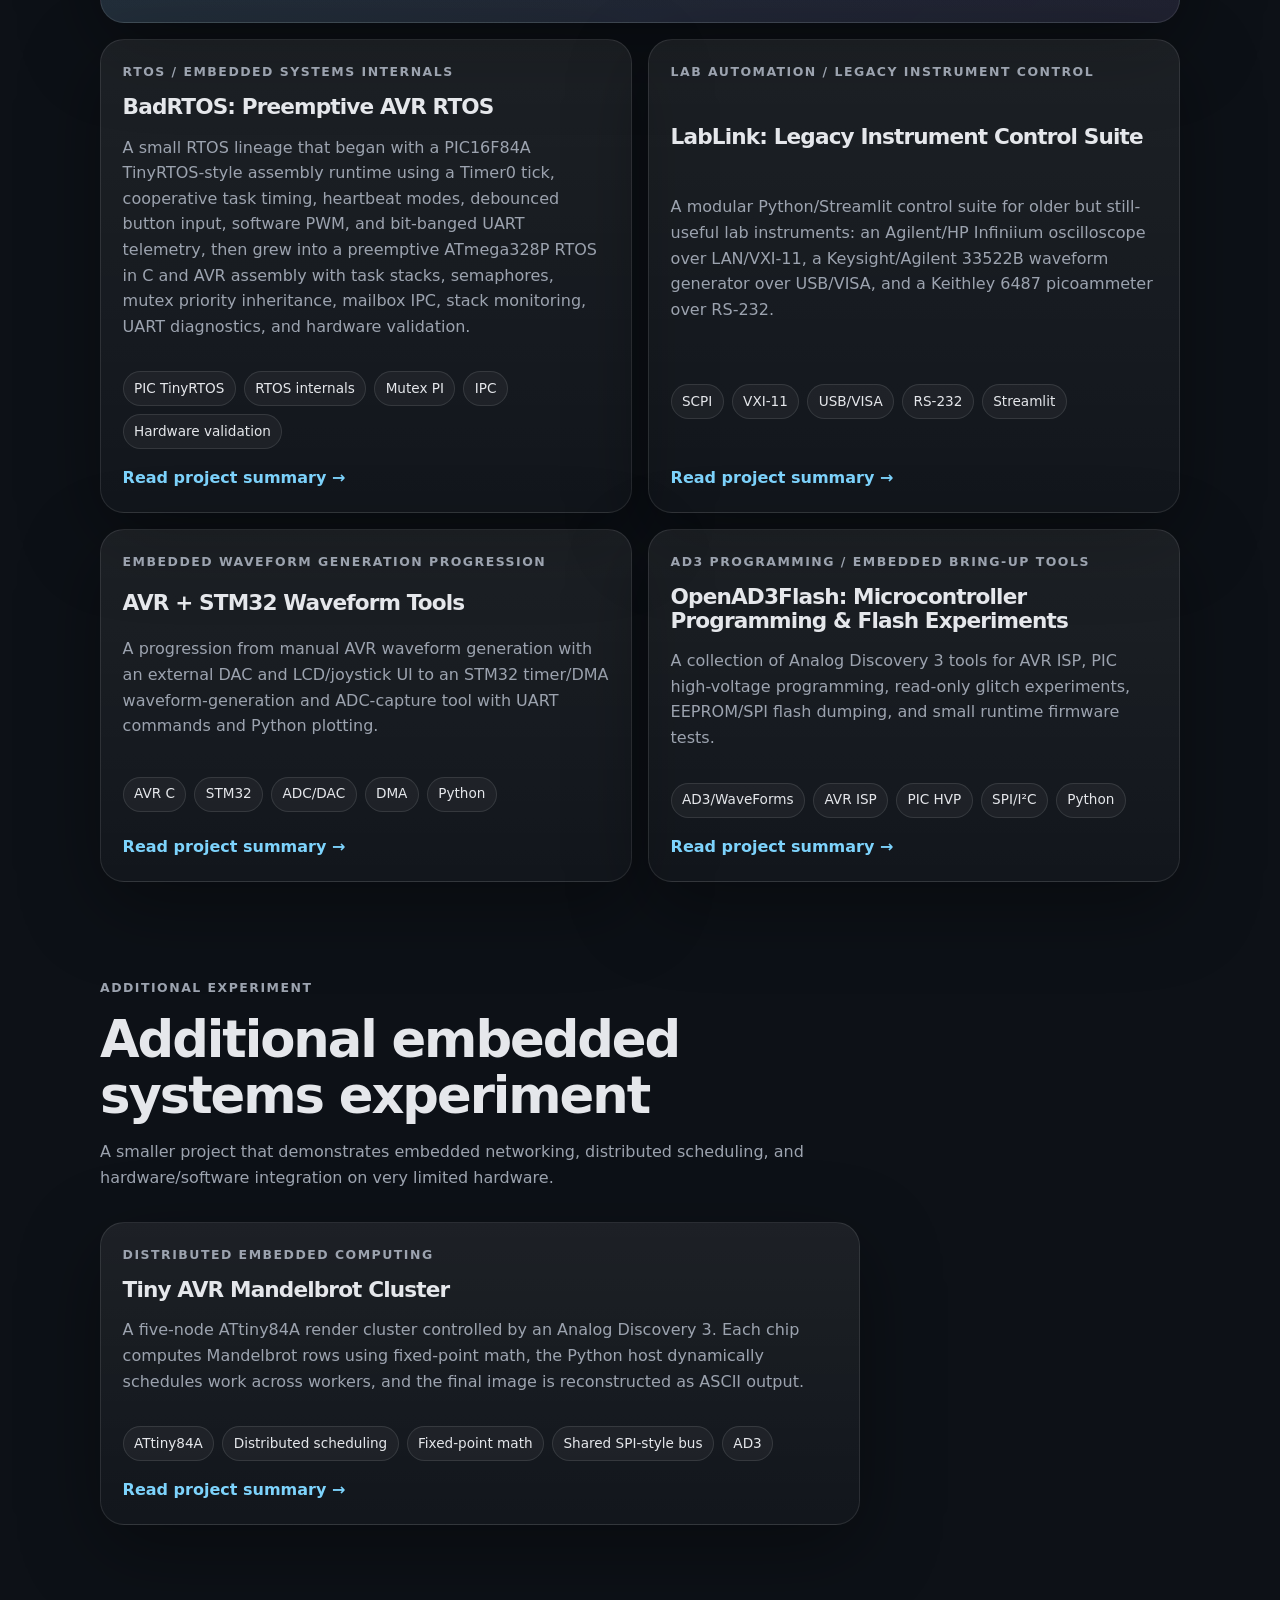
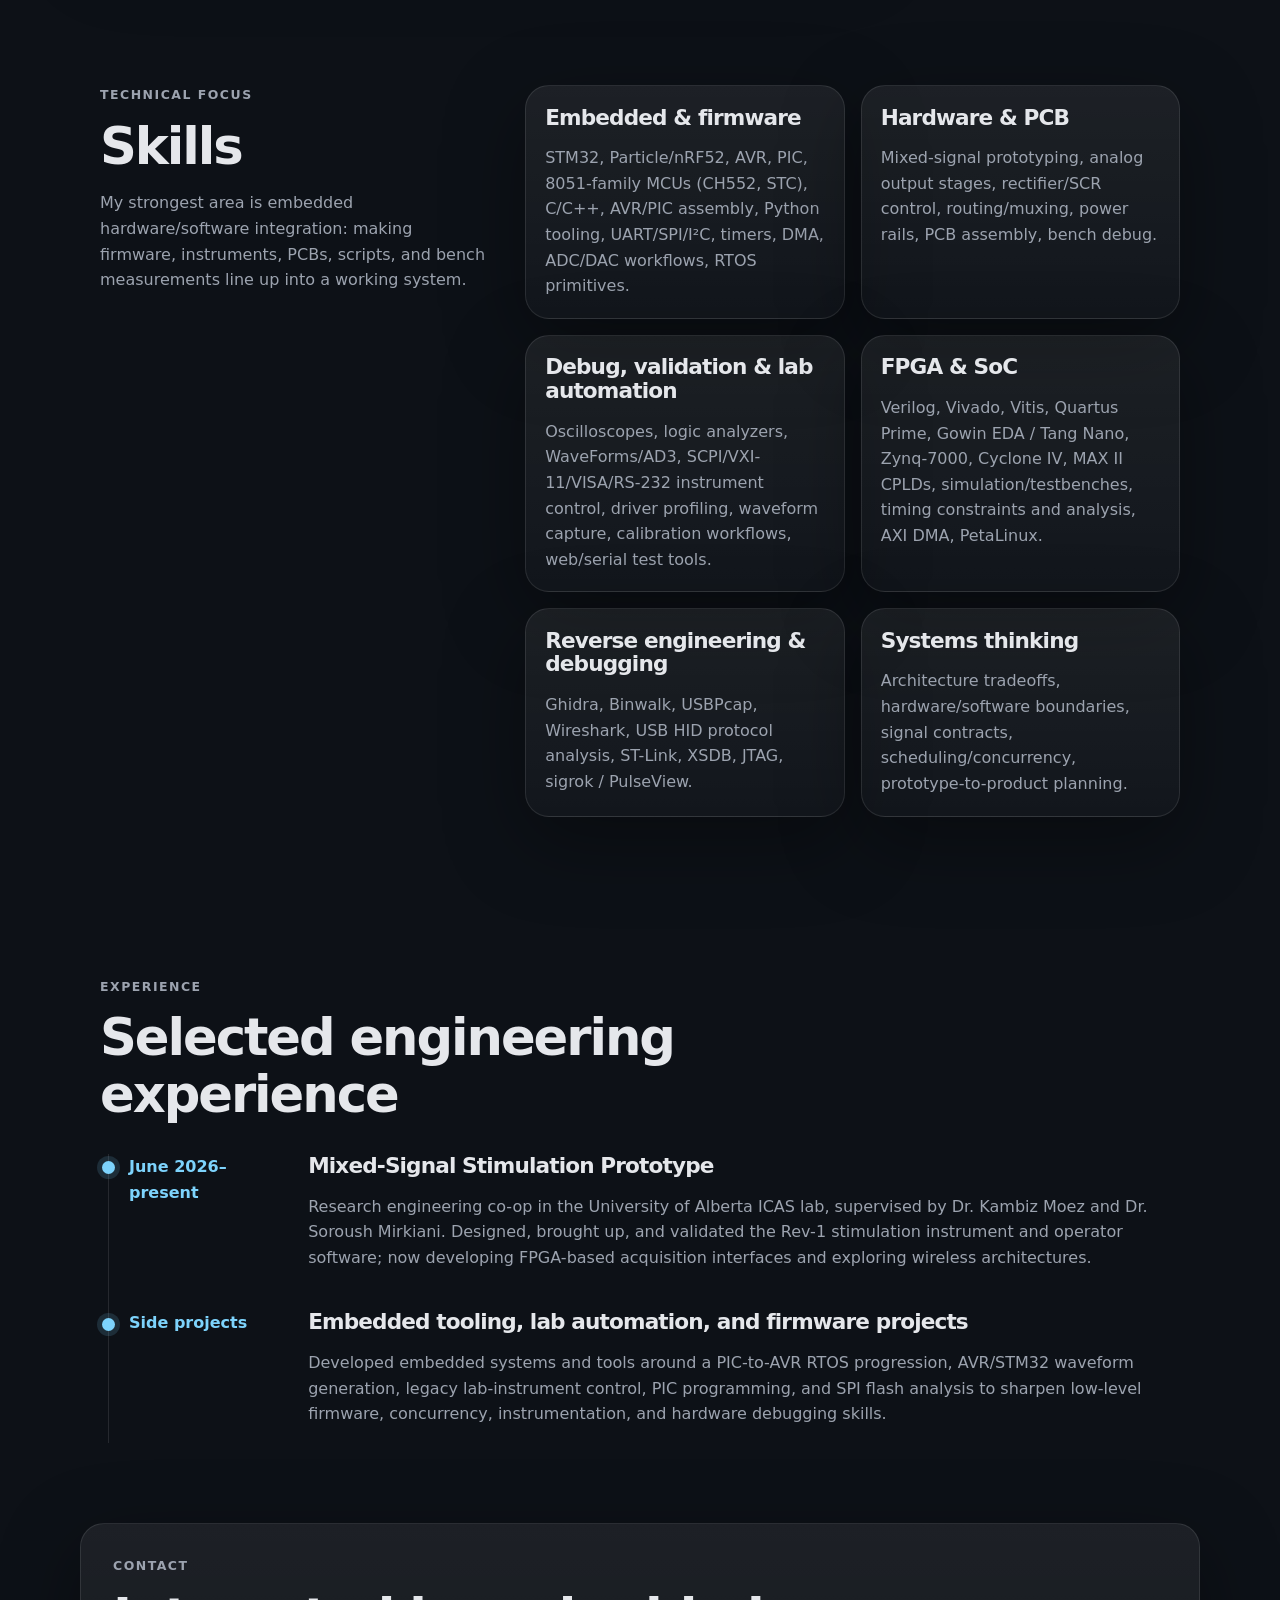
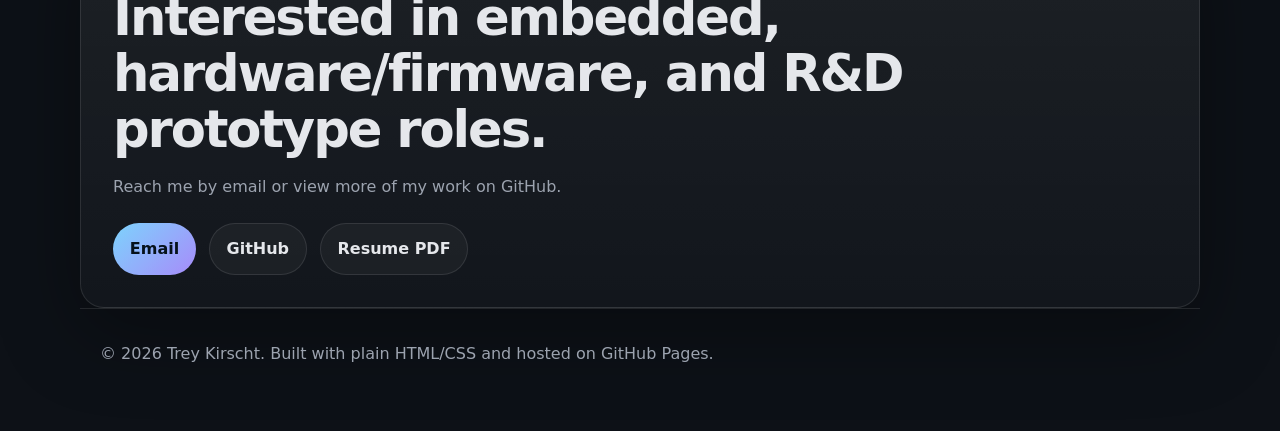
==== commit 12ed1c2d: "new new" ====
--- a/index.html
+++ b/index.html
@@ -25,18 +25,18 @@
       <div class="section-heading">
         <p class="eyebrow">Featured work</p>
         <h2>Projects</h2>
-        <p>Selected project pages covering my strongest hardware, firmware, tooling, RTOS, and mixed-signal work. Smaller experiments are grouped into broader technical stories rather than listed as isolated one-off projects.</p>
+        <p>Hardware and software projects spanning neural instrumentation, FPGA development, embedded concurrency, protocol reverse engineering, and bench automation.</p>
       </div>
       <div class="project-grid">
         <article class="project-card featured">
           <div>
             <p class="project-type">Mixed-signal R&D prototype</p>
-            <h3>48-Channel Intraspinal Stimulation Platform</h3>
+            <h3>48-Electrode Intraspinal Stimulation Platform</h3>
             <p>
               A mixed-signal research prototype for intraspinal stimulation, combining analog
               current-source/sink output stages, command-cap timing, electrode routing, measurement
-              paths, Python control tooling, AD3 timing validation, and a full PCB currently awaiting
-              parts and staged bring-up.
+              paths, desktop and browser operator software, and a completed four-layer PCB. Validated
+              eight-lane operation and disk-backed long capture on real hardware.
             </p>
           </div>
           <ul class="tag-list">
@@ -49,6 +49,9 @@
           <a class="text-link" href="projects/stimulator-platform.html">Read project summary →</a>
         </article>
 
+<article class="project-card"><p class="project-type">FPGA / SoC research · In development</p><h3>FPGA-Based Neural Acquisition — Rev-2</h3><p>Developing neural acquisition interfaces using Verilog, Zynq-7000 and Cyclone IV, with chip emulators, timestamped capture, AXI DMA, and embedded Linux bring-up.</p><ul class="tag-list"><li>Verilog</li><li>Vivado / Vitis</li><li>Quartus</li><li>PetaLinux</li></ul><a class="text-link" href="projects/fpga-neural-acquisition.html">Read project summary →</a></article>
+<article class="project-card"><p class="project-type">USB HID protocol reverse engineering</p><h3>Razer Mouse Control</h3><p>Recovered mouse configuration protocols and built standalone Python control utilities for the DeathAdder 2013 and Viper Mini.</p><ul class="tag-list"><li>Ghidra</li><li>USB HID</li><li>USBPcap / Wireshark</li><li>Python</li></ul><a class="text-link" href="projects/razer-mouse-control.html">Read project summary →</a></article>
+<article class="project-card"><p class="project-type">Verilog processor design · Hardware validated</p><h3>4-bit Soft CPU on a MAX II CPLD</h3><p>A custom accumulator CPU on an EPM240 CPLD, executing an instruction-timed software UART routine.</p><ul class="tag-list"><li>Verilog</li><li>MAX II EPM240</li><li>Quartus Prime</li><li>Software UART</li></ul><a class="text-link" href="projects/cpld-soft-cpu.html">Read project summary →</a></article>
         <article class="project-card featured">
           <div>
             <p class="project-type">Capstone / client project</p>
@@ -180,17 +183,17 @@
         <p>My strongest area is embedded hardware/software integration: making firmware, instruments, PCBs, scripts, and bench measurements line up into a working system.</p>
       </div>
       <div class="skill-columns">
-        <div class="skill-box"><h3>Embedded & firmware</h3><p>STM32, Particle/nRF52, AVR, PIC, C/C++, AVR/PIC assembly, Python tooling, UART/SPI/I²C, timers, DMA, ADC/DAC workflows, RTOS primitives.</p></div>
+        <div class="skill-box"><h3>Embedded & firmware</h3><p>STM32, Particle/nRF52, AVR, PIC, 8051-family MCUs (CH552, STC), C/C++, AVR/PIC assembly, Python tooling, UART/SPI/I²C, timers, DMA, ADC/DAC workflows, RTOS primitives.</p></div>
         <div class="skill-box"><h3>Hardware & PCB</h3><p>Mixed-signal prototyping, analog output stages, rectifier/SCR control, routing/muxing, power rails, PCB assembly, bench debug.</p></div>
         <div class="skill-box"><h3>Debug, validation & lab automation</h3><p>Oscilloscopes, logic analyzers, WaveForms/AD3, SCPI/VXI-11/VISA/RS-232 instrument control, driver profiling, waveform capture, calibration workflows, web/serial test tools.</p></div>
-        <div class="skill-box"><h3>Systems thinking</h3><p>Architecture tradeoffs, hardware/software boundaries, signal contracts, scheduling/concurrency, prototype-to-product planning.</p></div>
+        <div class="skill-box"><h3>FPGA &amp; SoC</h3><p>Verilog, Vivado, Vitis, Quartus Prime, Gowin EDA / Tang Nano, Zynq-7000, Cyclone IV, MAX II CPLDs, simulation/testbenches, timing constraints and analysis, AXI DMA, PetaLinux.</p></div><div class="skill-box"><h3>Reverse engineering &amp; debugging</h3><p>Ghidra, Binwalk, USBPcap, Wireshark, USB HID protocol analysis, ST-Link, XSDB, JTAG, sigrok / PulseView.</p></div><div class="skill-box"><h3>Systems thinking</h3><p>Architecture tradeoffs, hardware/software boundaries, signal contracts, scheduling/concurrency, prototype-to-product planning.</p></div>
       </div>
     </section>
 
     <section id="experience" class="section">
       <div class="section-heading"><p class="eyebrow">Experience</p><h2>Selected engineering experience</h2></div>
       <div class="timeline">
-        <div class="timeline-item"><div class="timeline-date">Recent</div><div><h3>Mixed-Signal Stimulation Prototype</h3><p>Built and validated hardware/software pieces for a multi-channel intraspinal stimulation platform, including analog output-stage testing, routing architecture, timing validation, Python control software, and PCB design work.</p></div></div>
+        <div class="timeline-item"><div class="timeline-date">June 2026–present</div><div><h3>Mixed-Signal Stimulation Prototype</h3><p>Research engineering co-op in the University of Alberta ICAS lab, supervised by Dr. Kambiz Moez and Dr. Soroush Mirkiani. Designed, brought up, and validated the Rev-1 stimulation instrument and operator software; now developing FPGA-based acquisition interfaces and exploring wireless architectures.</p></div></div>
         <div class="timeline-item"><div class="timeline-date">Side projects</div><div><h3>Embedded tooling, lab automation, and firmware projects</h3><p>Developed embedded systems and tools around a PIC-to-AVR RTOS progression, AVR/STM32 waveform generation, legacy lab-instrument control, PIC programming, and SPI flash analysis to sharpen low-level firmware, concurrency, instrumentation, and hardware debugging skills.</p></div></div>
       </div>
     </section>
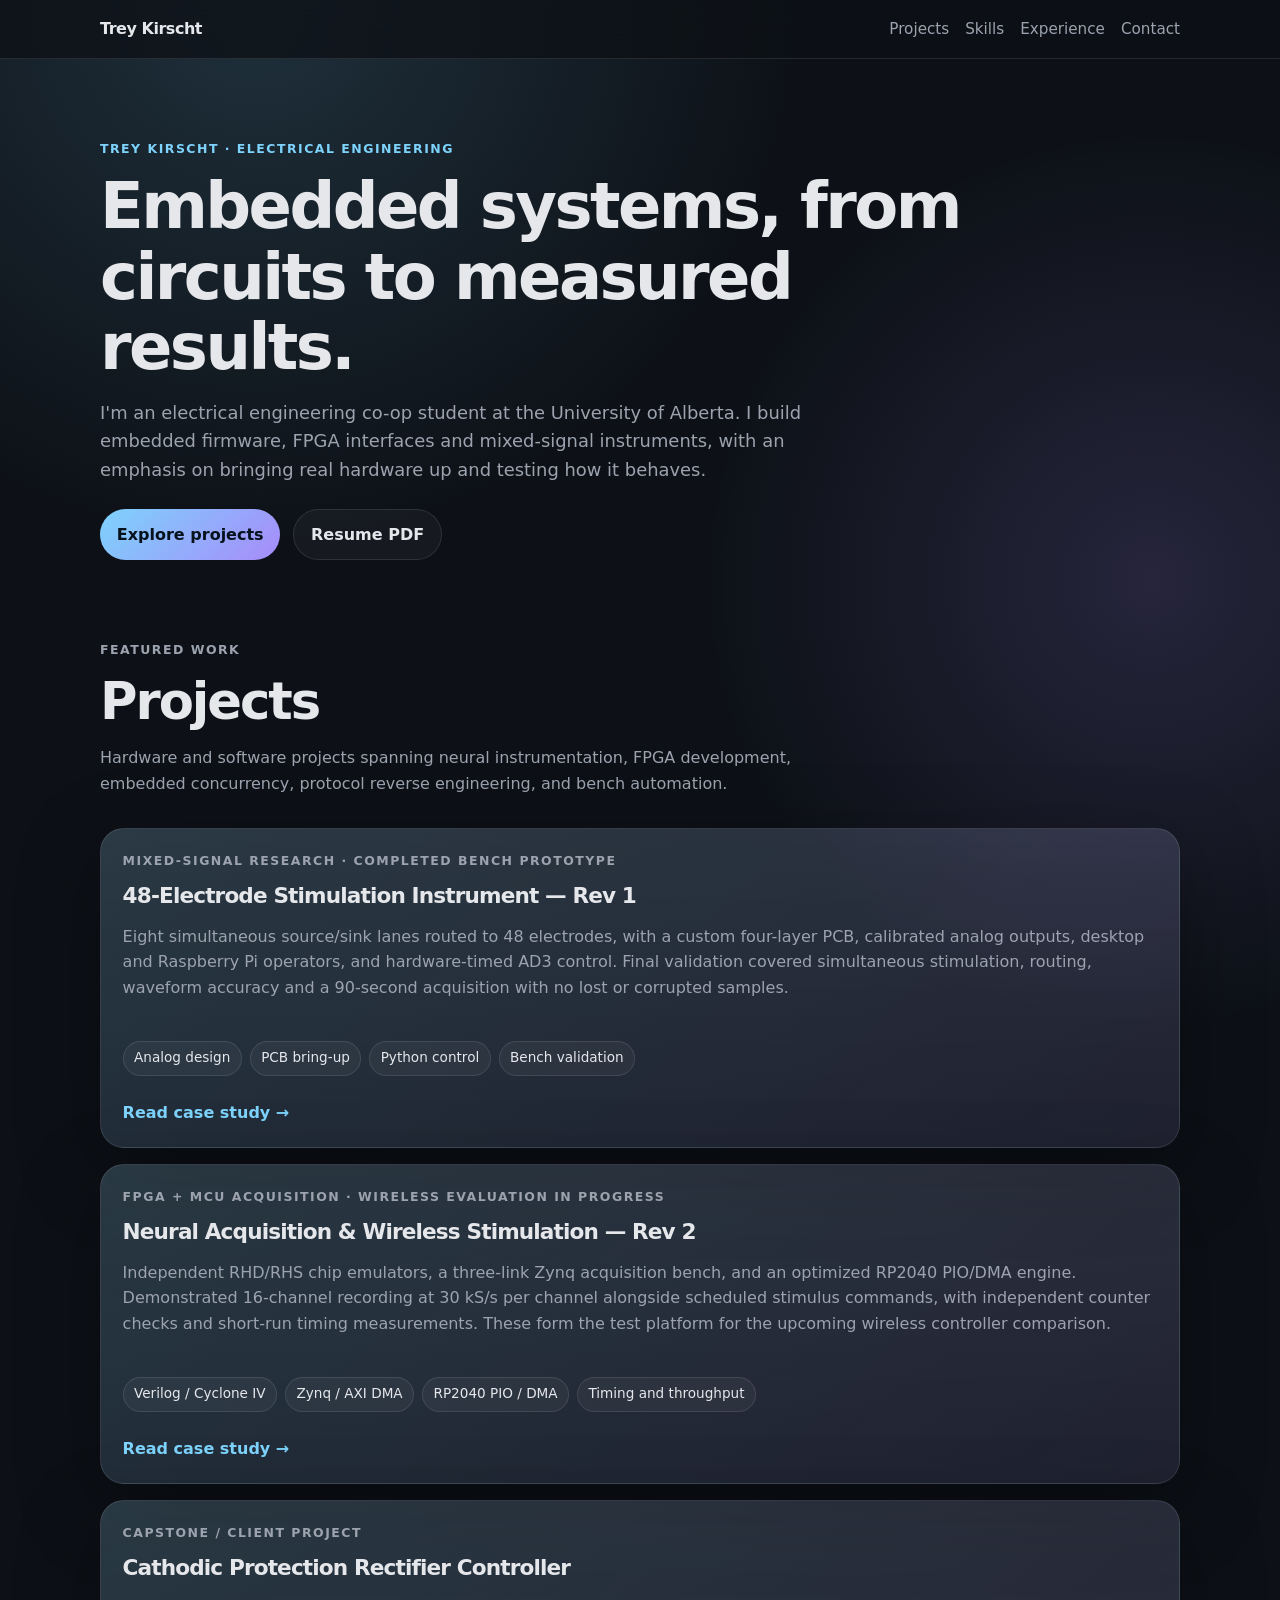
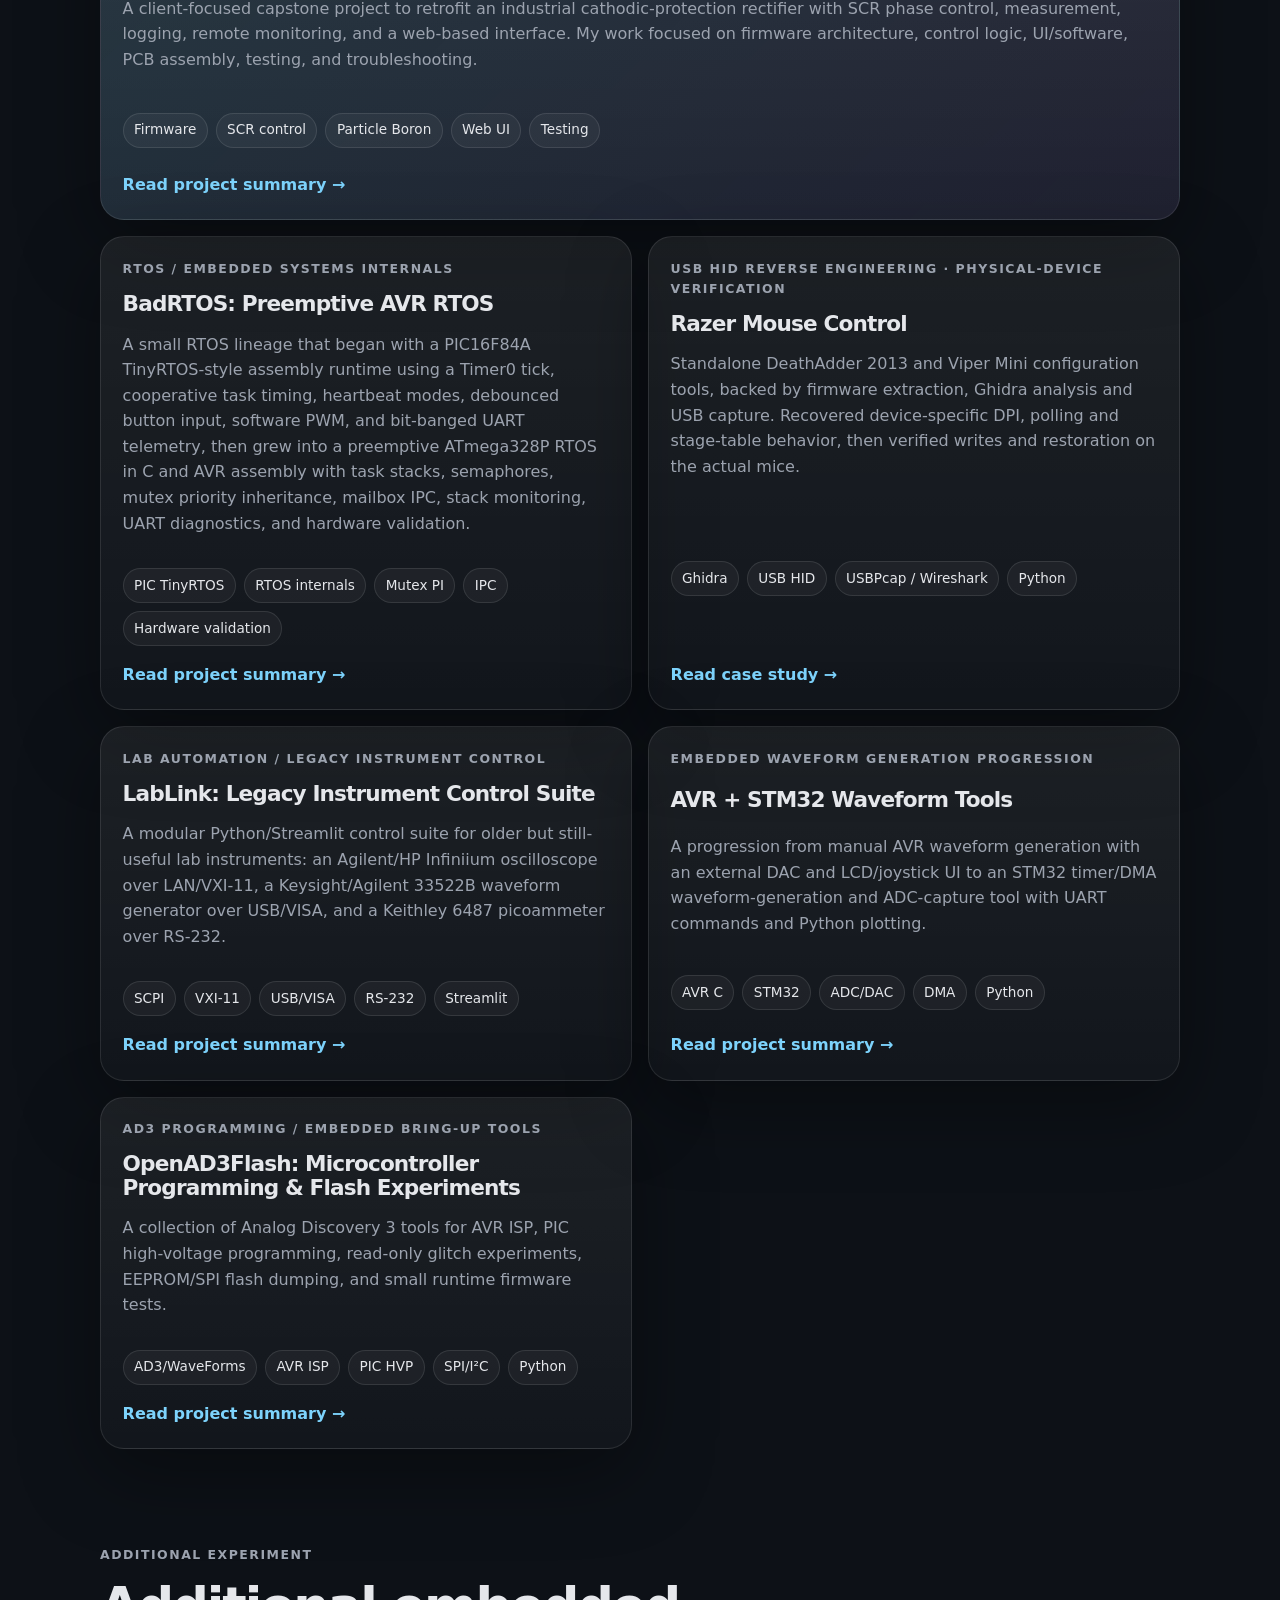
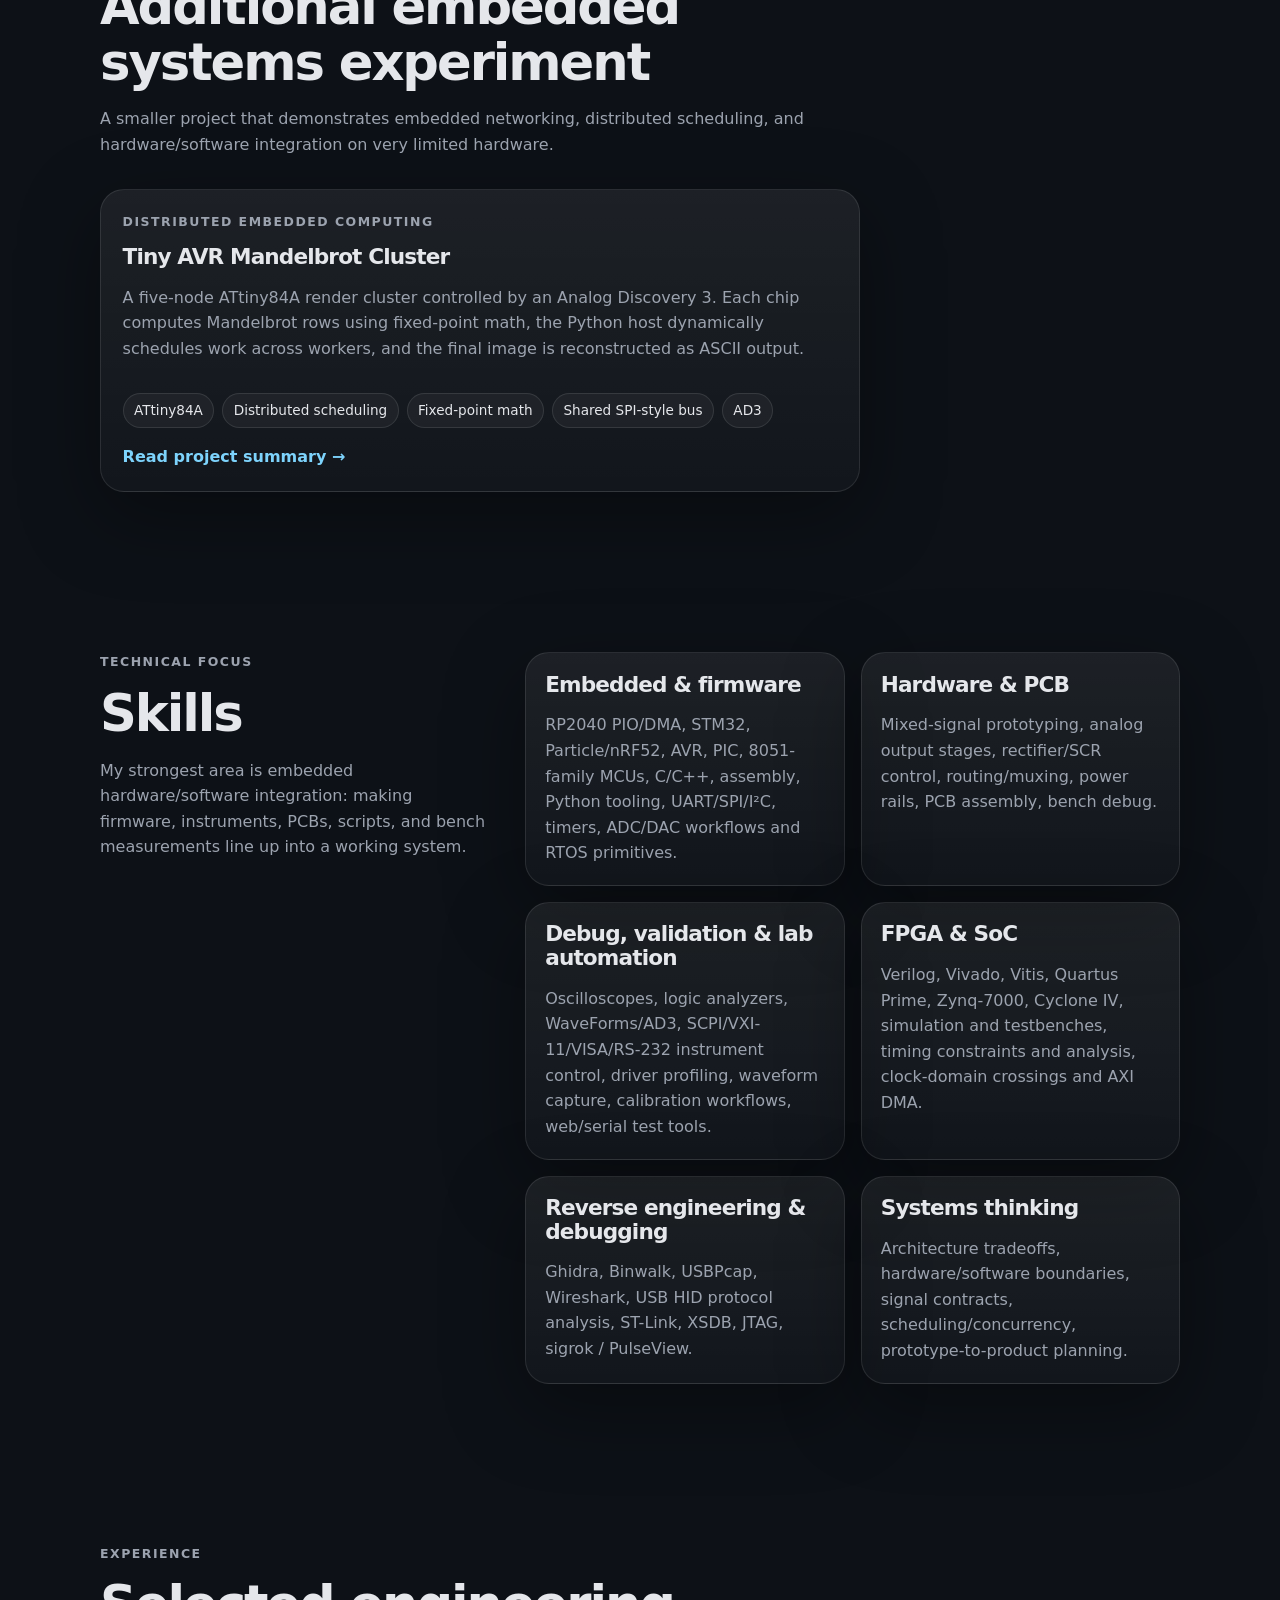
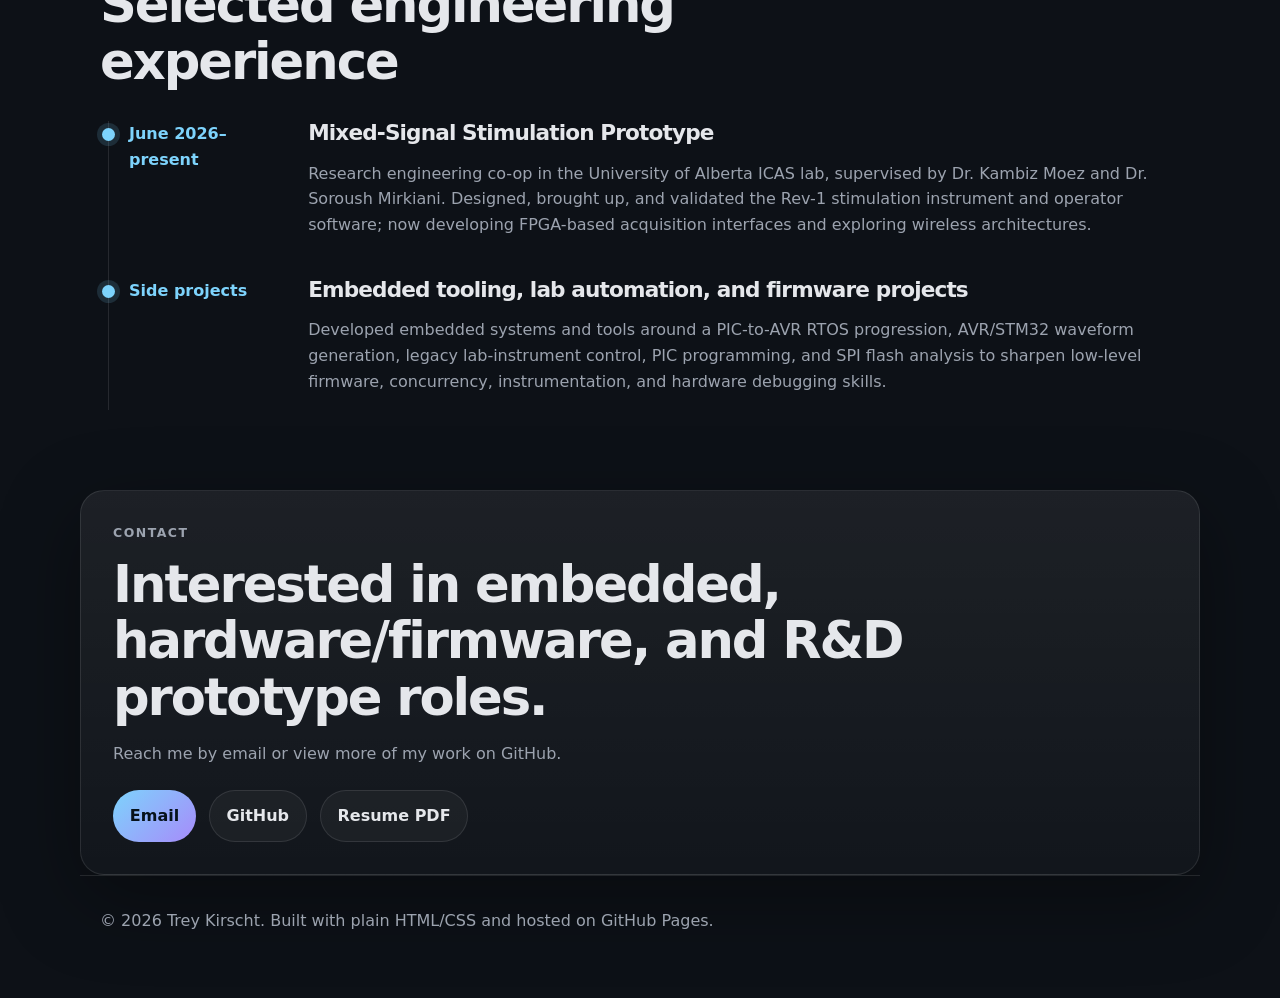
==== commit 76818472: "Update project reports, Rev 1 figures, and portfolio ordering" ====
--- a/index.html
+++ b/index.html
@@ -8,8 +8,9 @@
   <link rel="stylesheet" href="styles.css">
 </head>
 <body>
+  <a class="skip-link" href="#top">Skip to content</a>
   <header class="site-header">
-    <nav class="nav">
+    <nav class="nav" aria-label="Main navigation">
       <a class="brand" href="#top">Trey Kirscht</a>
       <div class="nav-links">
         <a href="#projects">Projects</a>
@@ -21,7 +22,16 @@
   </header>
 
   <main id="top">
-<section id="projects" class="section">
+    <section class="section portfolio-intro" aria-labelledby="intro-title">
+      <p class="eyebrow">Trey Kirscht · Electrical engineering</p>
+      <h1 id="intro-title">Embedded systems, from circuits to measured results.</h1>
+      <p class="hero-text">I'm an electrical engineering co-op student at the University of Alberta. I build embedded firmware, FPGA interfaces and mixed-signal instruments, with an emphasis on bringing real hardware up and testing how it behaves.</p>
+      <div class="button-row">
+        <a class="button primary" href="#projects">Explore projects</a>
+        <a class="button" href="resume.pdf">Resume PDF</a>
+      </div>
+    </section>
+    <section id="projects" class="section">
       <div class="section-heading">
         <p class="eyebrow">Featured work</p>
         <h2>Projects</h2>
@@ -30,28 +40,34 @@
       <div class="project-grid">
         <article class="project-card featured">
           <div>
-            <p class="project-type">Mixed-signal R&D prototype</p>
-            <h3>48-Electrode Intraspinal Stimulation Platform</h3>
-            <p>
-              A mixed-signal research prototype for intraspinal stimulation, combining analog
-              current-source/sink output stages, command-cap timing, electrode routing, measurement
-              paths, desktop and browser operator software, and a completed four-layer PCB. Validated
-              eight-lane operation and disk-backed long capture on real hardware.
-            </p>
-          </div>
-          <ul class="tag-list">
-            <li>Mixed-signal design</li>
-            <li>PCB architecture</li>
+            <p class="project-type">Mixed-signal research · Completed bench prototype</p>
+            <h3>48-Electrode Stimulation Instrument — Rev 1</h3>
+            <p>Eight simultaneous source/sink lanes routed to 48 electrodes, with a custom four-layer PCB, calibrated analog outputs, desktop and Raspberry Pi operators, and hardware-timed AD3 control. Final validation covered simultaneous stimulation, routing, waveform accuracy and a 90-second acquisition with no lost or corrupted samples.</p>
+          </div>
+          <ul class="tag-list">
+            <li>Analog design</li>
+            <li>PCB bring-up</li>
             <li>Python control</li>
             <li>Bench validation</li>
-            <li>AD3 timing</li>
-          </ul>
-          <a class="text-link" href="projects/stimulator-platform.html">Read project summary →</a>
-        </article>
-
-<article class="project-card"><p class="project-type">FPGA / SoC research · In development</p><h3>FPGA-Based Neural Acquisition — Rev-2</h3><p>Developing neural acquisition interfaces using Verilog, Zynq-7000 and Cyclone IV, with chip emulators, timestamped capture, AXI DMA, and embedded Linux bring-up.</p><ul class="tag-list"><li>Verilog</li><li>Vivado / Vitis</li><li>Quartus</li><li>PetaLinux</li></ul><a class="text-link" href="projects/fpga-neural-acquisition.html">Read project summary →</a></article>
-<article class="project-card"><p class="project-type">USB HID protocol reverse engineering</p><h3>Razer Mouse Control</h3><p>Recovered mouse configuration protocols and built standalone Python control utilities for the DeathAdder 2013 and Viper Mini.</p><ul class="tag-list"><li>Ghidra</li><li>USB HID</li><li>USBPcap / Wireshark</li><li>Python</li></ul><a class="text-link" href="projects/razer-mouse-control.html">Read project summary →</a></article>
-<article class="project-card"><p class="project-type">Verilog processor design · Hardware validated</p><h3>4-bit Soft CPU on a MAX II CPLD</h3><p>A custom accumulator CPU on an EPM240 CPLD, executing an instruction-timed software UART routine.</p><ul class="tag-list"><li>Verilog</li><li>MAX II EPM240</li><li>Quartus Prime</li><li>Software UART</li></ul><a class="text-link" href="projects/cpld-soft-cpu.html">Read project summary →</a></article>
+          </ul>
+          <a class="text-link" href="projects/stimulator-platform.html">Read case study →</a>
+        </article>
+
+        <article class="project-card featured">
+          <div>
+            <p class="project-type">FPGA + MCU acquisition · Wireless evaluation in progress</p>
+            <h3>Neural Acquisition &amp; Wireless Stimulation — Rev 2</h3>
+            <p>Independent RHD/RHS chip emulators, a three-link Zynq acquisition bench, and an optimized RP2040 PIO/DMA engine. Demonstrated 16-channel recording at 30 kS/s per channel alongside scheduled stimulus commands, with independent counter checks and short-run timing measurements. These form the test platform for the upcoming wireless controller comparison.</p>
+          </div>
+          <ul class="tag-list">
+            <li>Verilog / Cyclone IV</li>
+            <li>Zynq / AXI DMA</li>
+            <li>RP2040 PIO / DMA</li>
+            <li>Timing and throughput</li>
+          </ul>
+          <a class="text-link" href="projects/fpga-neural-acquisition.html">Read case study →</a>
+        </article>
+
         <article class="project-card featured">
           <div>
             <p class="project-type">Capstone / client project</p>
@@ -91,6 +107,21 @@
             <li>Hardware validation</li>
           </ul>
           <a class="text-link" href="projects/badrtos.html">Read project summary →</a>
+        </article>
+
+        <article class="project-card">
+          <div>
+            <p class="project-type">USB HID reverse engineering · Physical-device verification</p>
+            <h3>Razer Mouse Control</h3>
+            <p>Standalone DeathAdder 2013 and Viper Mini configuration tools, backed by firmware extraction, Ghidra analysis and USB capture. Recovered device-specific DPI, polling and stage-table behavior, then verified writes and restoration on the actual mice.</p>
+          </div>
+          <ul class="tag-list">
+            <li>Ghidra</li>
+            <li>USB HID</li>
+            <li>USBPcap / Wireshark</li>
+            <li>Python</li>
+          </ul>
+          <a class="text-link" href="projects/razer-mouse-control.html">Read case study →</a>
         </article>
 
         <article class="project-card">
@@ -183,10 +214,10 @@
         <p>My strongest area is embedded hardware/software integration: making firmware, instruments, PCBs, scripts, and bench measurements line up into a working system.</p>
       </div>
       <div class="skill-columns">
-        <div class="skill-box"><h3>Embedded & firmware</h3><p>STM32, Particle/nRF52, AVR, PIC, 8051-family MCUs (CH552, STC), C/C++, AVR/PIC assembly, Python tooling, UART/SPI/I²C, timers, DMA, ADC/DAC workflows, RTOS primitives.</p></div>
+        <div class="skill-box"><h3>Embedded & firmware</h3><p>RP2040 PIO/DMA, STM32, Particle/nRF52, AVR, PIC, 8051-family MCUs, C/C++, assembly, Python tooling, UART/SPI/I²C, timers, ADC/DAC workflows and RTOS primitives.</p></div>
         <div class="skill-box"><h3>Hardware & PCB</h3><p>Mixed-signal prototyping, analog output stages, rectifier/SCR control, routing/muxing, power rails, PCB assembly, bench debug.</p></div>
         <div class="skill-box"><h3>Debug, validation & lab automation</h3><p>Oscilloscopes, logic analyzers, WaveForms/AD3, SCPI/VXI-11/VISA/RS-232 instrument control, driver profiling, waveform capture, calibration workflows, web/serial test tools.</p></div>
-        <div class="skill-box"><h3>FPGA &amp; SoC</h3><p>Verilog, Vivado, Vitis, Quartus Prime, Gowin EDA / Tang Nano, Zynq-7000, Cyclone IV, MAX II CPLDs, simulation/testbenches, timing constraints and analysis, AXI DMA, PetaLinux.</p></div><div class="skill-box"><h3>Reverse engineering &amp; debugging</h3><p>Ghidra, Binwalk, USBPcap, Wireshark, USB HID protocol analysis, ST-Link, XSDB, JTAG, sigrok / PulseView.</p></div><div class="skill-box"><h3>Systems thinking</h3><p>Architecture tradeoffs, hardware/software boundaries, signal contracts, scheduling/concurrency, prototype-to-product planning.</p></div>
+        <div class="skill-box"><h3>FPGA &amp; SoC</h3><p>Verilog, Vivado, Vitis, Quartus Prime, Zynq-7000, Cyclone IV, simulation and testbenches, timing constraints and analysis, clock-domain crossings and AXI DMA.</p></div><div class="skill-box"><h3>Reverse engineering &amp; debugging</h3><p>Ghidra, Binwalk, USBPcap, Wireshark, USB HID protocol analysis, ST-Link, XSDB, JTAG, sigrok / PulseView.</p></div><div class="skill-box"><h3>Systems thinking</h3><p>Architecture tradeoffs, hardware/software boundaries, signal contracts, scheduling/concurrency, prototype-to-product planning.</p></div>
       </div>
     </section>
 
--- a/styles.css
+++ b/styles.css
@@ -124,3 +124,78 @@
 @media(max-width:820px){
   .figure-grid.two-up{grid-template-columns:1fr}
 }
+
+/* Case-study navigation and long-form reading. */
+.skip-link {
+  position: fixed;
+  top: .5rem;
+  left: 1rem;
+  z-index: 100;
+  padding: .7rem 1rem;
+  border-radius: .6rem;
+  background: var(--accent);
+  color: var(--bg);
+  transform: translateY(-160%);
+}
+.skip-link:focus { transform: translateY(0); }
+a:focus-visible, [tabindex]:focus-visible {
+  outline: 2px solid var(--accent);
+  outline-offset: 4px;
+}
+[id] { scroll-margin-top: 8rem; }
+.portfolio-intro { padding-bottom: 2rem; }
+.portfolio-intro h1 { font-size: clamp(2.4rem, 5vw, 4rem); }
+.portfolio-intro + .section { padding-top: 3rem; }
+.contact-card h2 { overflow-wrap: anywhere; }
+.project-page h1 { font-size: clamp(2.25rem, 5vw, 3.6rem); }
+.project-page h2 { font-size: clamp(1.65rem, 3vw, 2.2rem); line-height: 1.2; }
+.project-page .content-block { margin: 3rem 0; }
+.content-block li + li { margin-top: .6rem; }
+.content-block strong { color: var(--text); }
+.page-nav {
+  display: flex;
+  flex-wrap: wrap;
+  gap: .65rem 1.2rem;
+  padding: 1rem 0;
+  margin: 1.5rem 0 2rem;
+  border-block: 1px solid var(--line);
+  color: var(--accent);
+  font-size: .95rem;
+}
+.page-nav a:hover { text-decoration: underline; text-underline-offset: .25em; }
+.table-scroll { max-width: 100%; overflow-x: auto; }
+.table-scroll .validation-table { min-width: 560px; }
+.validation-table caption {
+  text-align: left;
+  color: var(--muted);
+  font-size: .9rem;
+  padding: 0 0 .75rem;
+}
+.validation-table th[scope="row"] {
+  font-weight: 600;
+  background: rgba(255,255,255,.025);
+}
+.validation-table code { overflow-wrap: anywhere; }
+.source-note {
+  border-left: 2px solid var(--accent);
+  padding-left: 1rem;
+  font-size: .9rem;
+}
+.evidence-log {
+  max-width: 100%;
+  overflow-x: auto;
+  padding: 1.25rem;
+  border: 1px solid var(--line);
+  border-radius: 16px;
+  background: rgba(0,0,0,.25);
+  font-size: .85rem;
+  line-height: 1.7;
+}
+.evidence-log code { background: none; border: 0; padding: 0; }
+.project-figure a { display: block; }
+.project-figure a:focus-visible { outline-offset: -4px; }
+
+@media (prefers-reduced-motion: reduce) {
+  html { scroll-behavior: auto; }
+  .button { transition: none; }
+}
